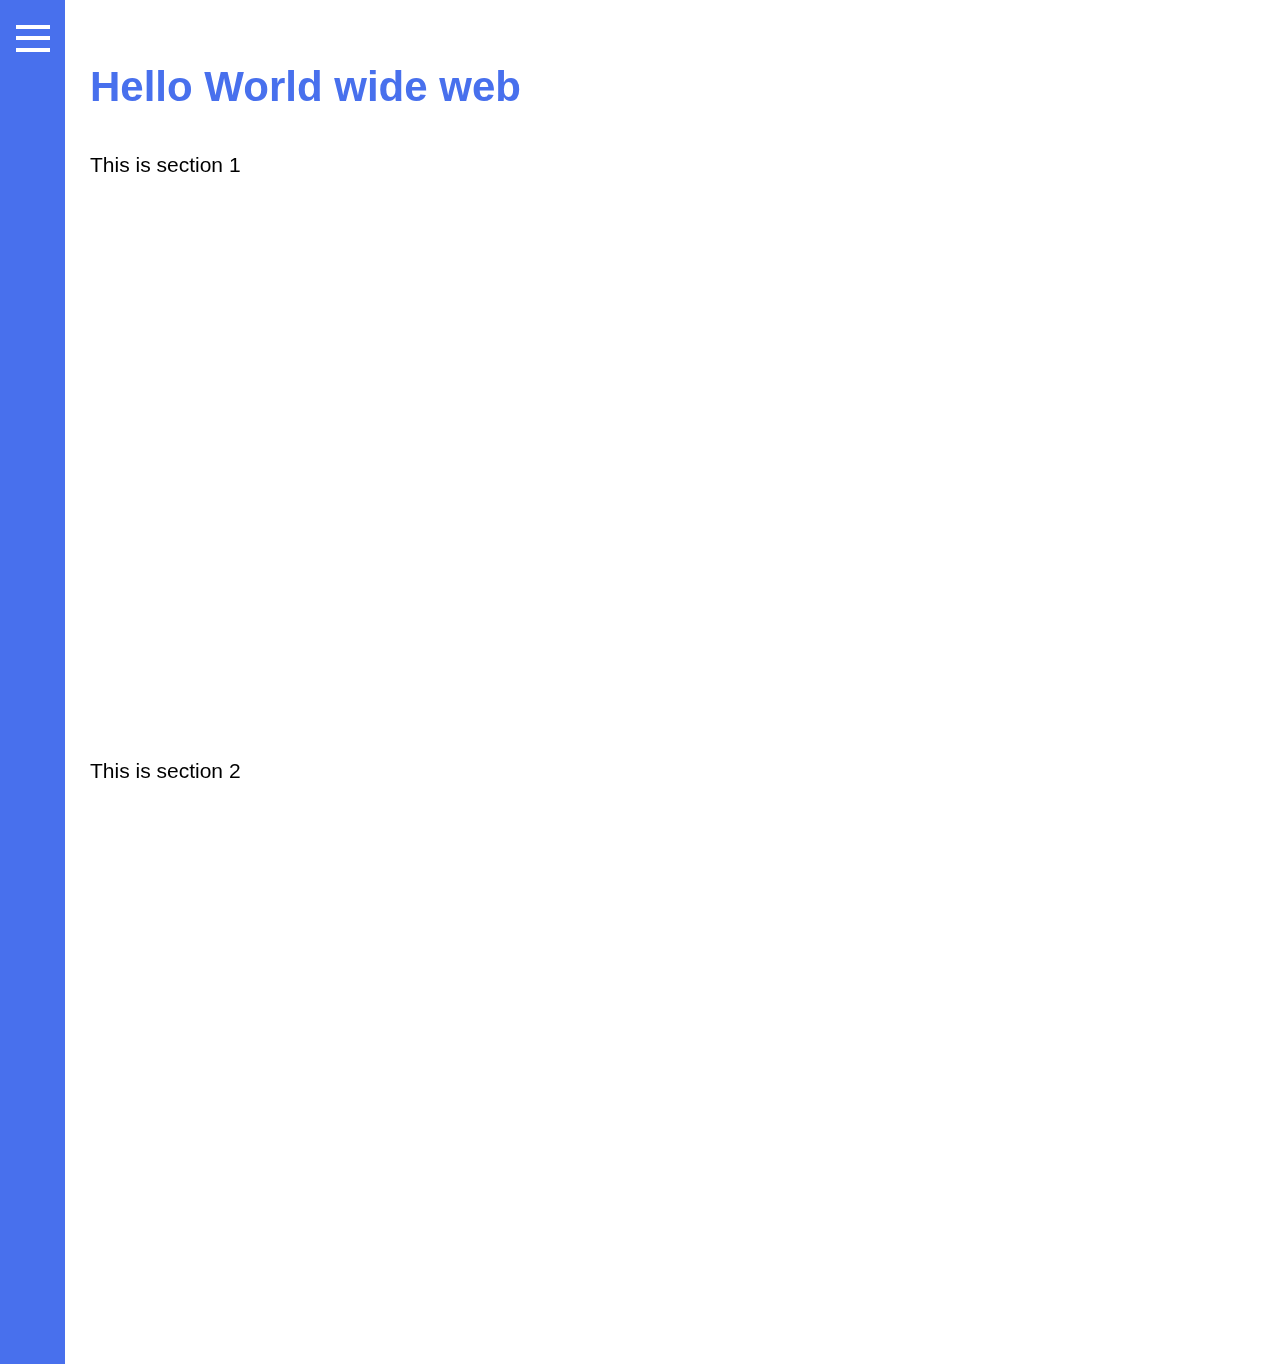
==== index.html @ 92937806 "Commit 6" ====
<!DOCTYPE html>

<html lang="en" dir="ltr">
<head>
    <meta charset="utf-8">
    <title>This is the first web page</title>
    <link rel="stylesheet" href="styles/master.css">
    <link href="https://fonts.googleapis.com/css2?family=Muli:wght@600&display=swap" rel="stylesheet">
</head>

<div id="wrap">

  <header class="header">
     <nav class="nav">
      <a href="#wrap" id="open">
        <svg version="1.1" xmlns="http://www.w3.org/2000/svg" xmlns:xlink="http://www.w3.org/1999/xlink" x="0px" y="0px" width="34px" height="27px" viewBox="0 0 34 27" enable-background="new 0 0 34 27" xml:space="preserve">
<rect fill="#FFFFFF" width="34" height="4"/>
<rect y="11" fill="#FFFFFF" width="34" height="4"/>
<rect y="23" fill="#FFFFFF" width="34" height="4"/>
</svg>
  <a href="#" class="close-menu">Close Menu</a>
  <ul>
   <li><a href="#section01">Go to section 01</a></li>
   <li><a href="#section02">Go to section 02</a></li>
  </ul>
    </nav>
   </header>

  <main class="main">
      <h1 class="Titre1">Hello World wide web</h1>
      <section id="section01">
        <p>This is section 1</p>
      </section>
      <section id="section02">
        <p>This is section 2</p>
      </section>
  </main>

</div>
---- styles/master.css ----
body {
  margin: 0;
}

section {
  min-height: 65vh;
  }

#wrap {
  font-family: sans-serif;
  font-size: 21px;
  line-height: 1.6;
  margin: 0;
  display: flex;
  transition: transform .4s cubic-bezier(.25, .1, .25, 1);
}

#wrap:not(:target) {
  transform: translate3d(-335px, 0, 0);
}

#wrap:target {
  transform: translate3d(0, 0, 0);
}

#open,
#close {
  height: 44px;
  text-align: right;
  display: block;
  margin-right: -30px;
}

#wrap:target #open,
#wrap:not(:target) #close {
  display: none;
}

#wrap:target #open {
  display: none;
}

.nav a{
  color: white;
  text-decoration: none;
  display: block;
}

.header {
  background:rgba(72, 112, 237);
  width: 360px;
  padding: 0 20px;
  display:inline-block;
  vertical-align:top;
}

.nav {
  padding: 25px;
}

.main {
  padding: 25px;
  flex: 1;
  display:inline-block;
}

.Titre1 {
  color:rgba(72, 112, 237);
}
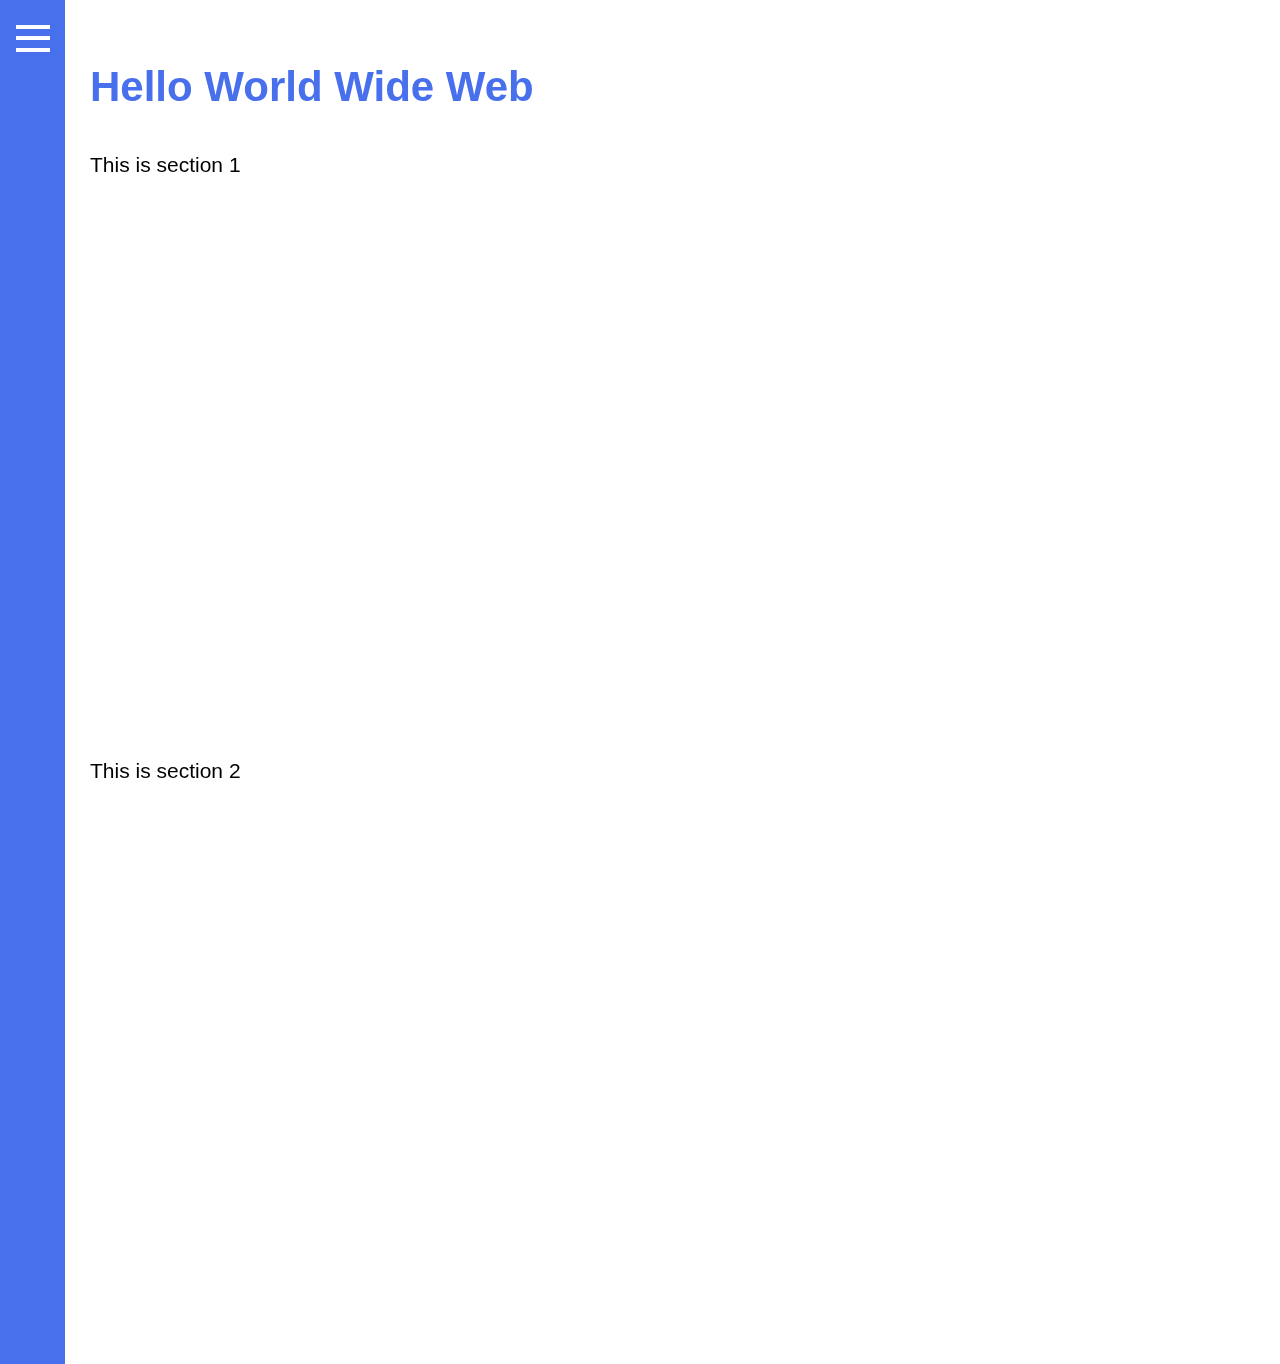
==== commit 5927778a: "Commit 8" ====
--- a/index.html
+++ b/index.html
@@ -18,7 +18,7 @@
 <rect y="11" fill="#FFFFFF" width="34" height="4"/>
 <rect y="23" fill="#FFFFFF" width="34" height="4"/>
 </svg>
-  <a href="#" class="close-menu">Close Menu</a>
+  <a href="#" id="close">x</a>
   <ul>
    <li><a href="#section01">Go to section 01</a></li>
    <li><a href="#section02">Go to section 02</a></li>
@@ -27,7 +27,7 @@
    </header>
 
   <main class="main">
-      <h1 class="Titre1">Hello World wide web</h1>
+      <h1 class="Titre1">Hello World Wide Web</h1>
       <section id="section01">
         <p>This is section 1</p>
       </section>
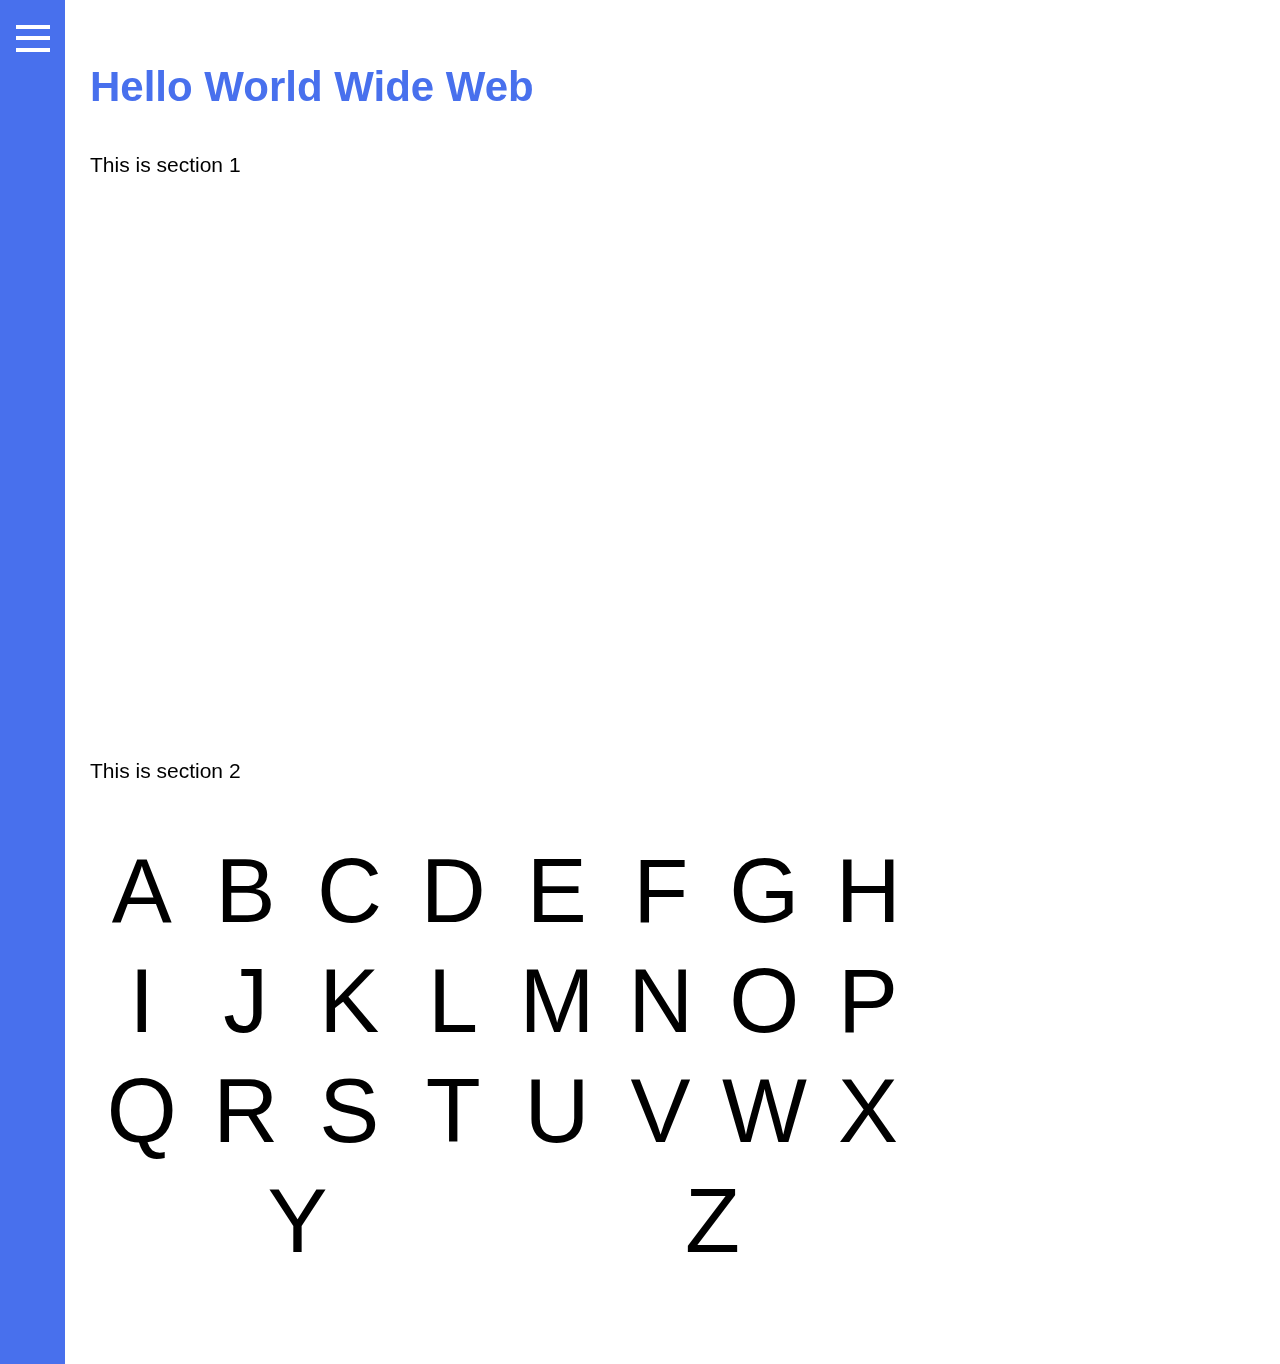
==== commit eb89fb3b: "Commit 9" ====
--- a/index.html
+++ b/index.html
@@ -33,6 +33,86 @@
       </section>
       <section id="section02">
         <p>This is section 2</p>
+        <div class="container">
+          <article>
+            <span>A</span>
+          </article>
+          <article>
+            <span>B</span>
+          </article>
+          <article>
+            <span>C</span>
+          </article>
+          <article>
+            <span>D</span>
+          </article>
+          <article>
+            <span>E</span>
+          </article>
+          <article>
+            <span>F</span>
+          </article>
+          <article>
+            <span>G</span>
+          </article>
+          <article>
+            <span>H</span>
+          </article>
+          <article>
+            <span>I</span>
+          </article>
+          <article>
+            <span>J</span>
+          </article>
+          <article>
+            <span>K</span>
+          </article>
+          <article>
+            <span>L</span>
+          </article>
+          <article>
+            <span>M</span>
+          </article>
+          <article>
+            <span>N</span>
+          </article>
+          <article>
+            <span>O</span>
+          </article>
+          <article>
+            <span>P</span>
+          </article>
+          <article>
+            <span>Q</span>
+          </article>
+          <article>
+            <span>R</span>
+          </article>
+          <article>
+            <span>S</span>
+          </article>
+          <article>
+            <span>T</span>
+          </article>
+          <article>
+            <span>U</span>
+          </article>
+          <article>
+            <span>V</span>
+          </article>
+          <article>
+            <span>W</span>
+          </article>
+          <article>
+            <span>X</span>
+          </article>
+          <article>
+            <span>Y</span>
+          </article>
+          <article>
+            <span>Z</span>
+          </article>
+        </div>
       </section>
   </main>
 
--- a/styles/master.css
+++ b/styles/master.css
@@ -67,3 +67,19 @@
 .Titre1 {
   color:rgba(72, 112, 237);
 }
+
+.container {
+  display: flex;
+  flex-flow: row wrap;
+  justify-content: space-around;
+  height: 300px;
+}
+
+article {
+  width: 100px;
+  height: 100px;
+  margin-top: 10px;
+  background-color: #blue;
+  font-size: 90px;
+  text-align: center;
+}
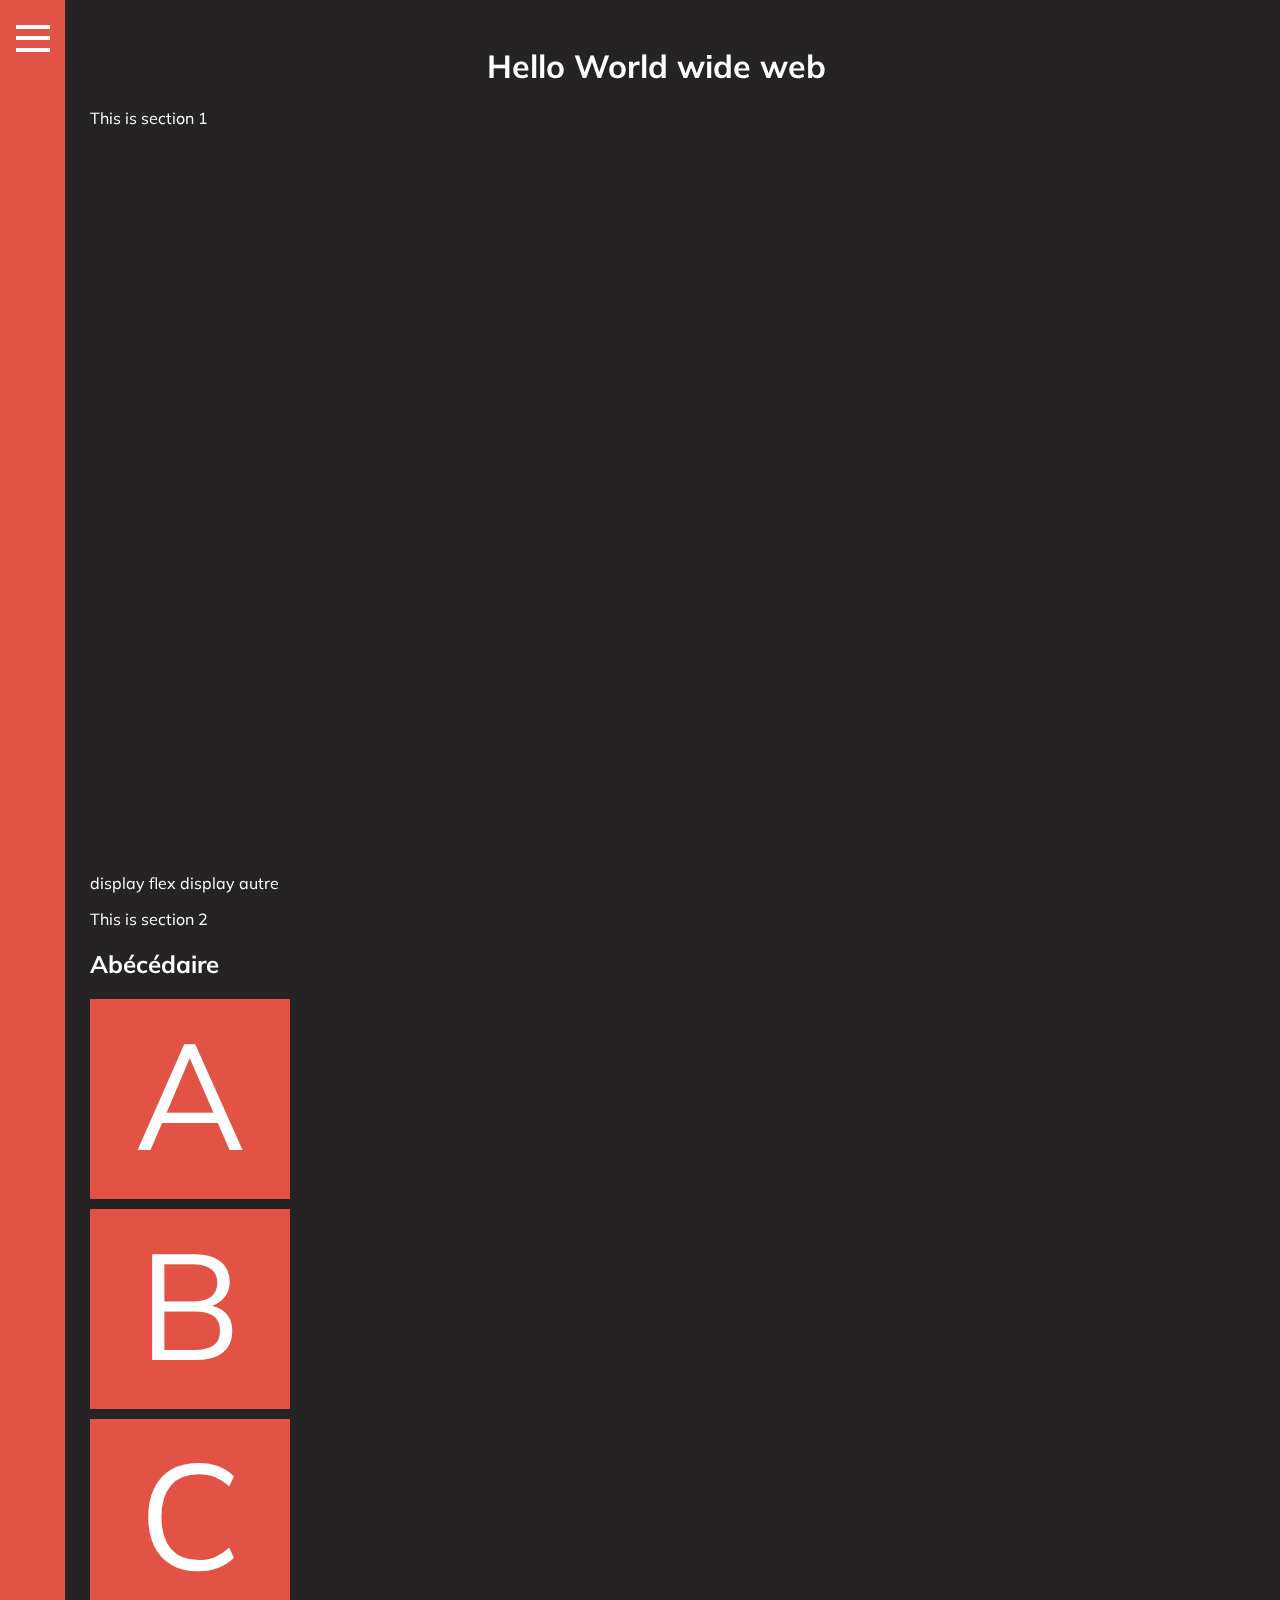
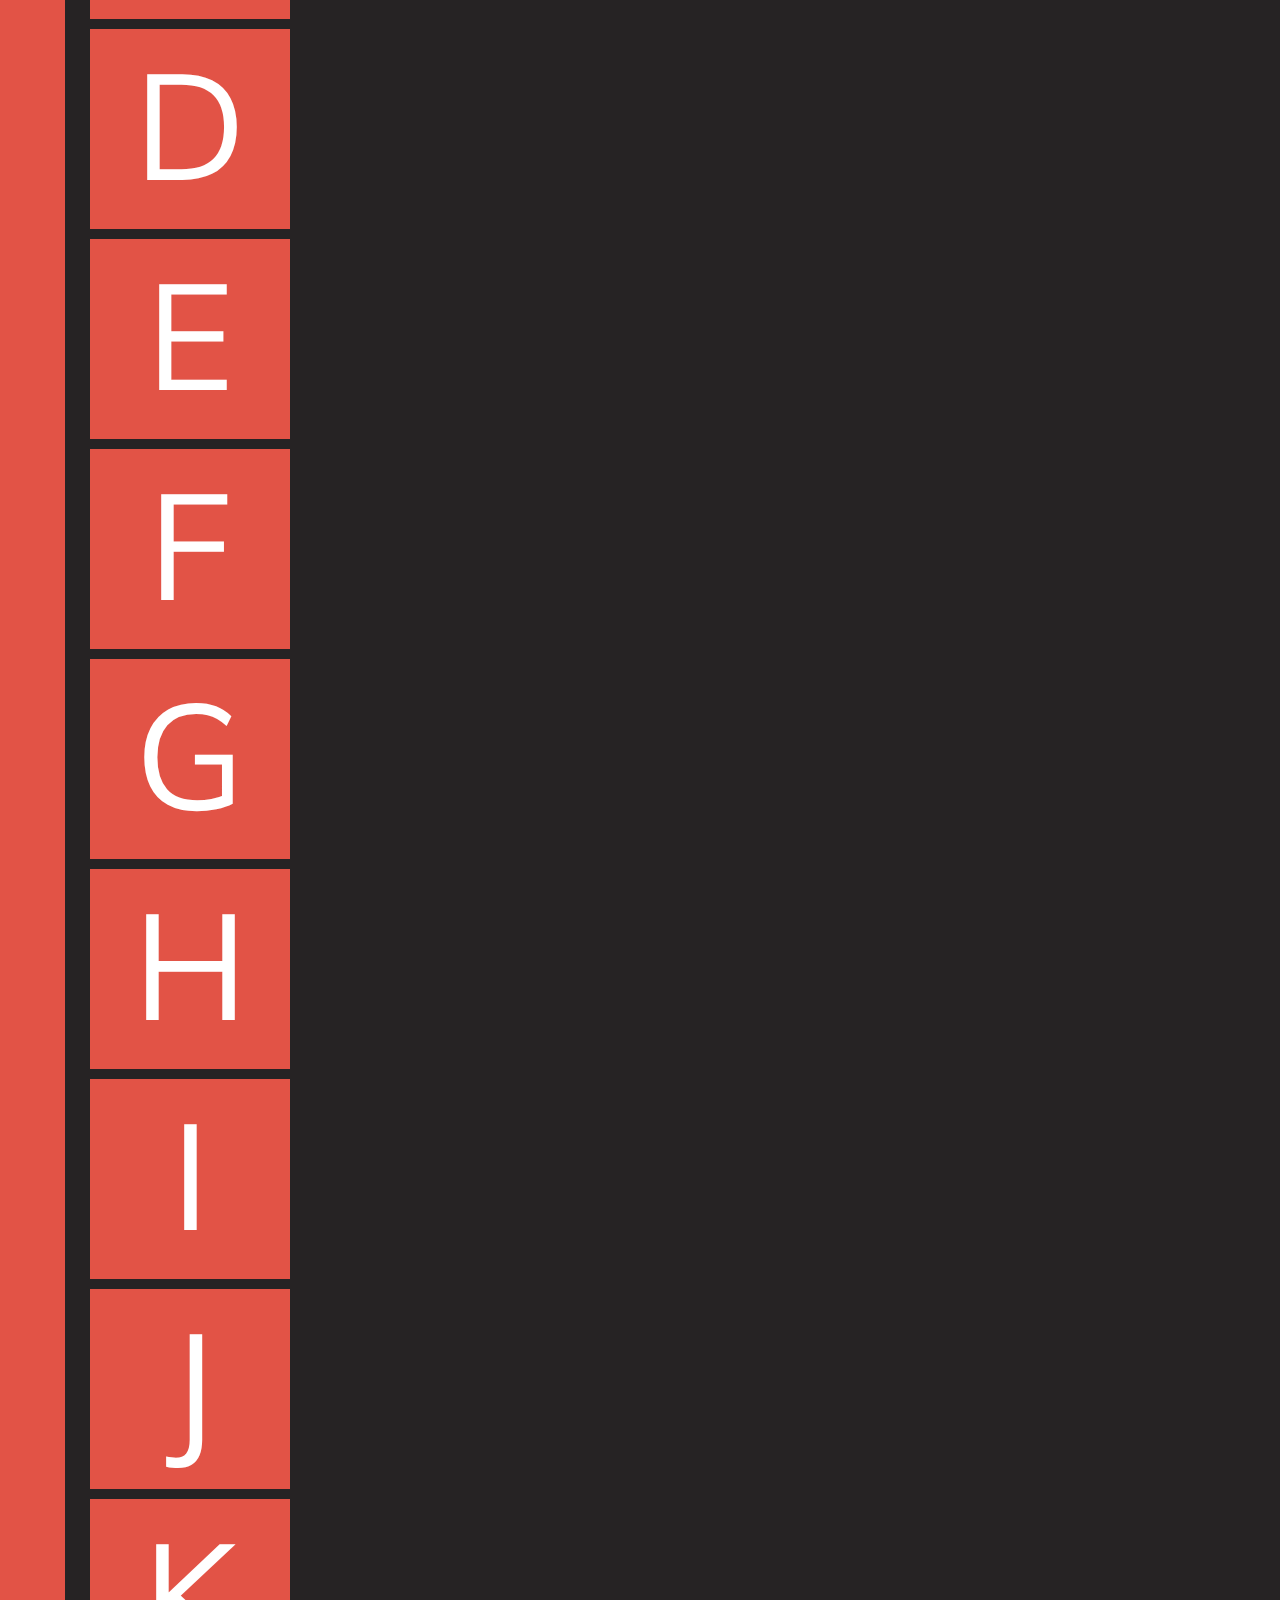
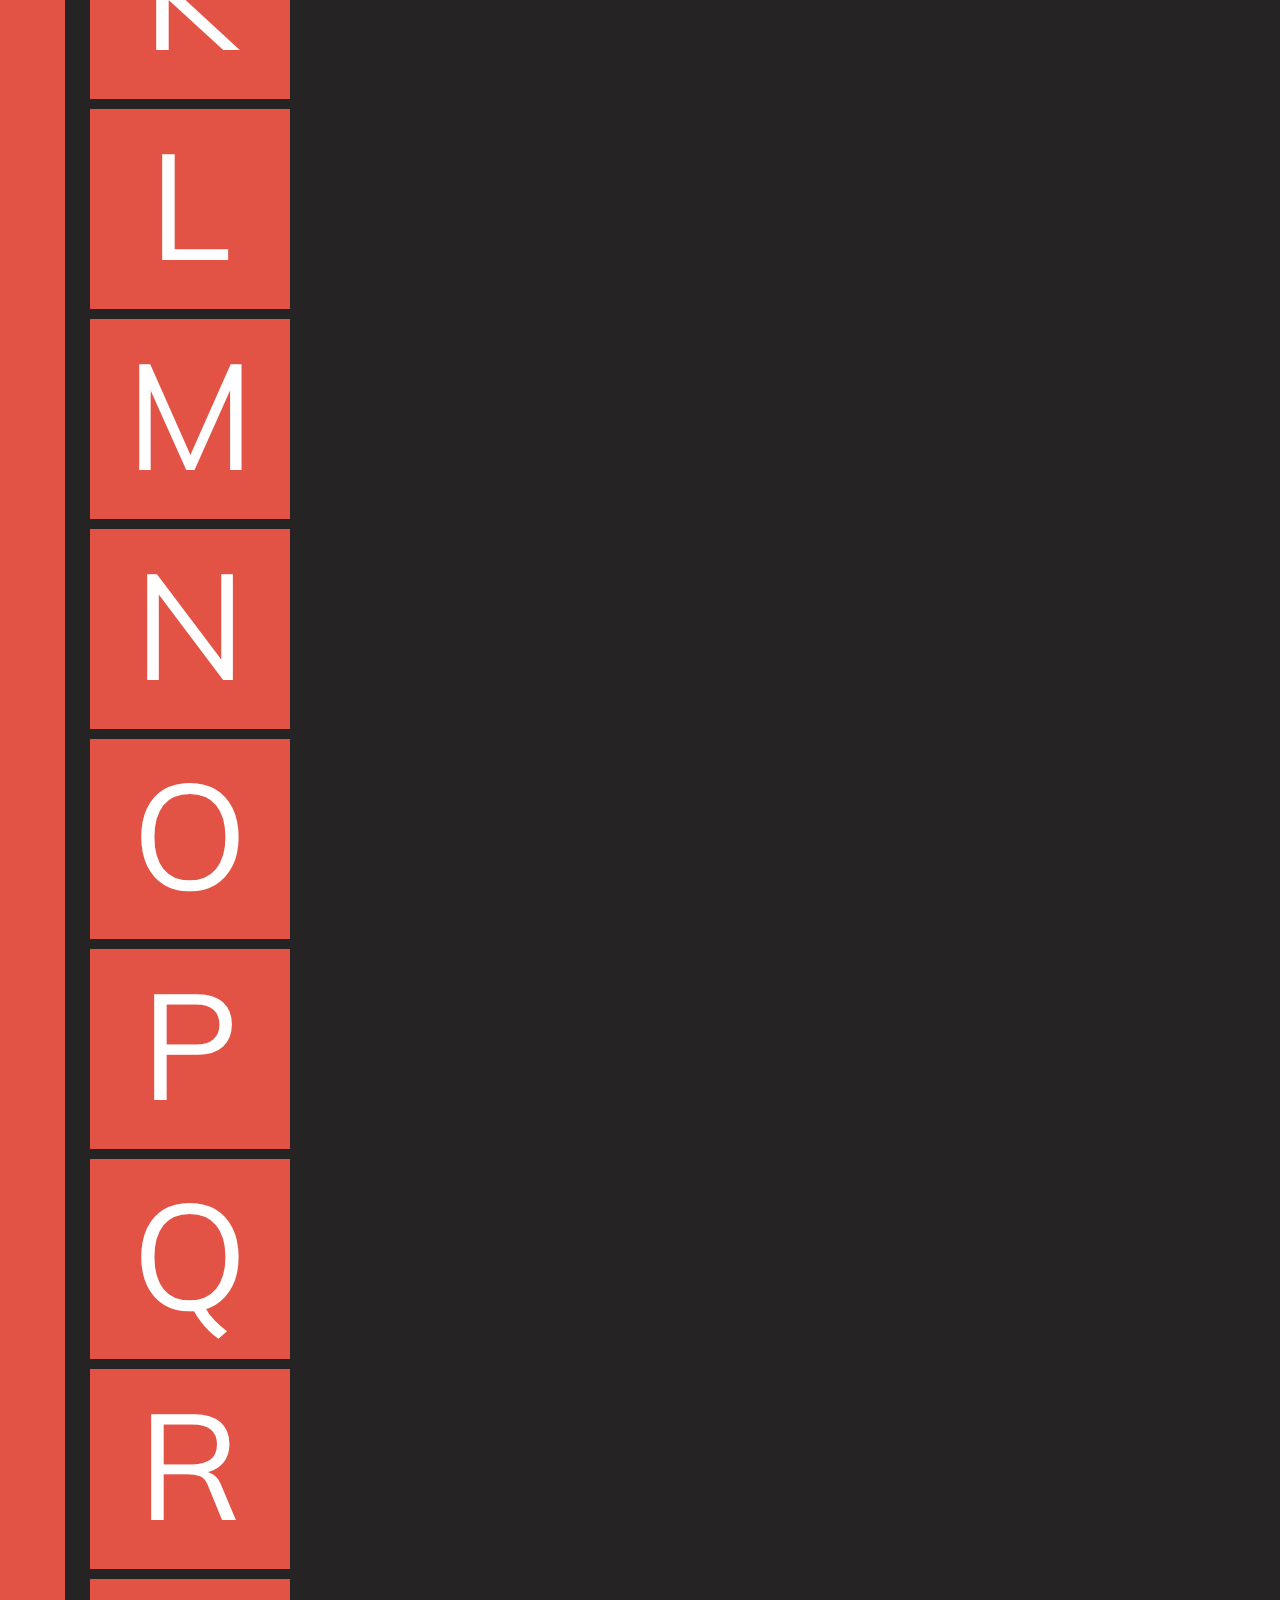
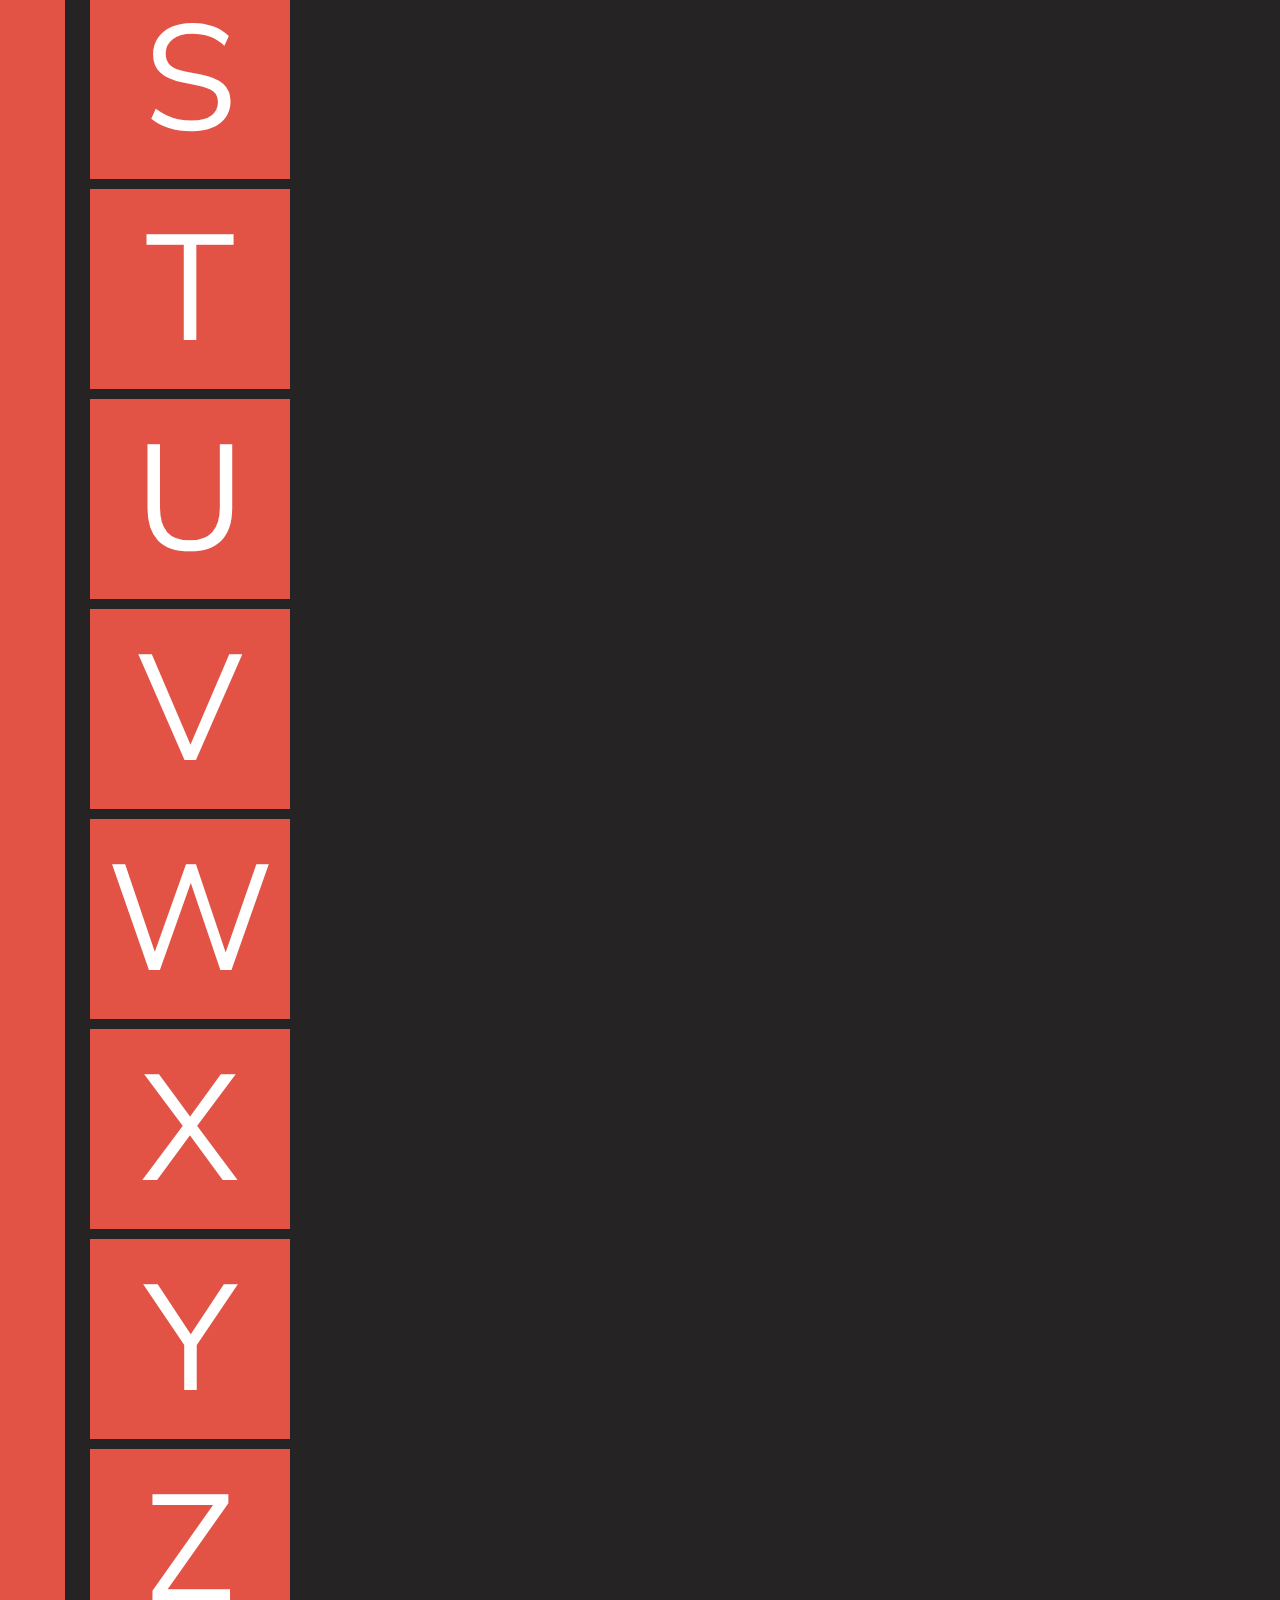
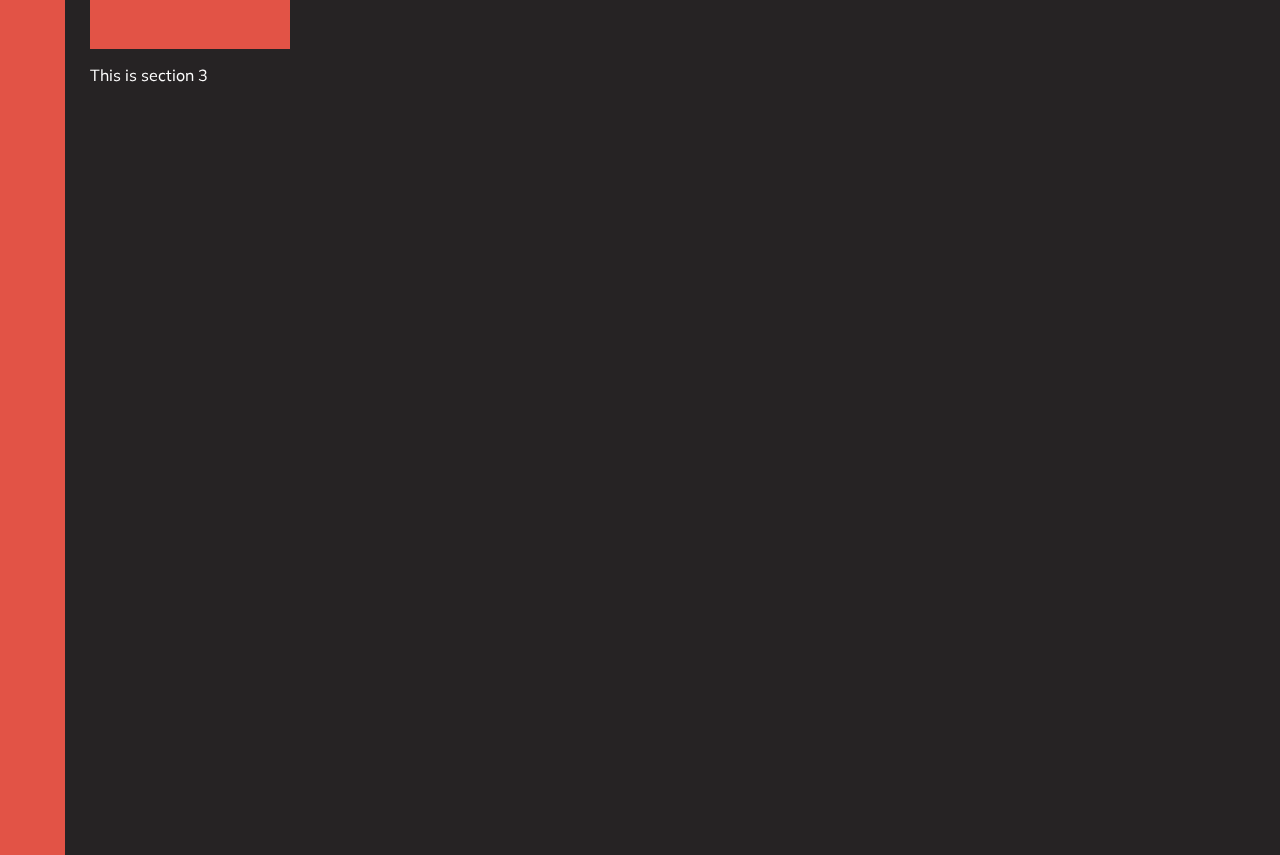
==== commit deb524b6: "Commit 10" ====
--- a/index.html
+++ b/index.html
@@ -1,119 +1,196 @@
 <!DOCTYPE html>
+<html lang="en" dir="ltr">
+    <head>
+      <meta charset="utf-8">
+      <title>This is the first web page</title>
+      <link rel="stylesheet" href="styles/master.css">
+      <link href="https://fonts.googleapis.com/css2?family=Muli:wght@600&display=swap" rel="stylesheet">
+    </head>
+    <body>
+      <div id="wrap">
+        <header class="header">
+          <nav class="nav">
+            <a href="#wrap" id="open">
+              <svg version="1.1" xmlns="http://www.w3.org/2000/svg" xmlns:xlink="http://www.w3.org/1999/xlink" x="0px" y="0px" width="34px" height="27px" viewBox="0 0 34 27" enable-background="new 0 0 34 27" xml:space="preserve">
+                <rect fill="#FFFFFF" width="34" height="4"/>
+                <rect y="11" fill="#FFFFFF" width="34" height="4"/>
+                <rect y="23" fill="#FFFFFF" width="34" height="4"/>
+              </svg>
+              <a href="#" id="close">x</a>
+              <ul>
+                <li><a href="#section01">Section 01</a></li>
+                <li><a href="#section02">Section 02</a></li>
+                <li><a href="#section03">Section 03</a></li>
+              </ul>
+          </nav>
+          <a href="#" class="backdrop"></a>
+        </header>
 
-<html lang="en" dir="ltr">
-<head>
-    <meta charset="utf-8">
-    <title>This is the first web page</title>
-    <link rel="stylesheet" href="styles/master.css">
-    <link href="https://fonts.googleapis.com/css2?family=Muli:wght@600&display=swap" rel="stylesheet">
-</head>
+        <main class="main">
+          <h1 class="Titre1">Hello World wide web</h1>
+          <section id="section01">
+            <p>This is section 1</p>
+            <figure class="Galaxy">
+              <img class="Etoiles" src="images/Etoiles.svg" alt="">
+              <img class="Death-star" src="images/Death-star.svg" alt="">
+              <img class="X-wing" src="images/X-wing.svg" alt="">
+              <img class="Chasseurs" src="images/Chasseurs.svg" alt="">
+              <img class="Faucon" src="images/Faucon.svg" alt="">
+              <img class="V-wing" src="images/V-wing.svg" alt="">
+           </figure>
+          </section>
 
-<div id="wrap">
 
-  <header class="header">
-     <nav class="nav">
-      <a href="#wrap" id="open">
-        <svg version="1.1" xmlns="http://www.w3.org/2000/svg" xmlns:xlink="http://www.w3.org/1999/xlink" x="0px" y="0px" width="34px" height="27px" viewBox="0 0 34 27" enable-background="new 0 0 34 27" xml:space="preserve">
-<rect fill="#FFFFFF" width="34" height="4"/>
-<rect y="11" fill="#FFFFFF" width="34" height="4"/>
-<rect y="23" fill="#FFFFFF" width="34" height="4"/>
-</svg>
-  <a href="#" id="close">x</a>
-  <ul>
-   <li><a href="#section01">Go to section 01</a></li>
-   <li><a href="#section02">Go to section 02</a></li>
-  </ul>
-    </nav>
-   </header>
 
-  <main class="main">
-      <h1 class="Titre1">Hello World Wide Web</h1>
-      <section id="section01">
-        <p>This is section 1</p>
-      </section>
-      <section id="section02">
-        <p>This is section 2</p>
-        <div class="container">
-          <article>
-            <span>A</span>
-          </article>
-          <article>
-            <span>B</span>
-          </article>
-          <article>
-            <span>C</span>
-          </article>
-          <article>
-            <span>D</span>
-          </article>
-          <article>
-            <span>E</span>
-          </article>
-          <article>
-            <span>F</span>
-          </article>
-          <article>
-            <span>G</span>
-          </article>
-          <article>
-            <span>H</span>
-          </article>
-          <article>
-            <span>I</span>
-          </article>
-          <article>
-            <span>J</span>
-          </article>
-          <article>
-            <span>K</span>
-          </article>
-          <article>
-            <span>L</span>
-          </article>
-          <article>
-            <span>M</span>
-          </article>
-          <article>
-            <span>N</span>
-          </article>
-          <article>
-            <span>O</span>
-          </article>
-          <article>
-            <span>P</span>
-          </article>
-          <article>
-            <span>Q</span>
-          </article>
-          <article>
-            <span>R</span>
-          </article>
-          <article>
-            <span>S</span>
-          </article>
-          <article>
-            <span>T</span>
-          </article>
-          <article>
-            <span>U</span>
-          </article>
-          <article>
-            <span>V</span>
-          </article>
-          <article>
-            <span>W</span>
-          </article>
-          <article>
-            <span>X</span>
-          </article>
-          <article>
-            <span>Y</span>
-          </article>
-          <article>
-            <span>Z</span>
-          </article>
-        </div>
-      </section>
-  </main>
+          <section id="section02">
+            <a href="#section02">display flex</a>
+            <a href="#containerabc">display autre</a>
 
-</div>
+            <p>This is section 2</p>
+            <h2>Abécédaire</h2>
+
+            <div id="containerabc">
+              <article>
+                <span>A</span>
+                <img src="images/Anakin.svg" alt="">
+                <p>Anakin</p>
+
+              </article>
+              <article>
+                <span>B</span>
+                <img src="images/BB8.svg" alt="">
+                <p>BB8</p>
+              </article>
+              <article>
+                <span>C</span>
+                <img src="images/C-3PO.svg" alt="">
+                <p>C-3PO</p>
+              </article>
+              <article>
+                <span>D</span>
+                <img src="images/Dark-Vador.svg" alt="">
+                <p>Dark Vador</p>
+              </article>
+              <article>
+                <span>E</span>
+                <img src="images/Ewok.svg" alt="">
+                <p>Ewok</p>
+              </article>
+              <article>
+                <span>F</span>
+                <img class="Loader" src="images/Loader.svg" alt="">
+                <p>Loading..</p>
+              </article>
+              <article>
+                <span>G</span>
+                <img class="Loader" src="images/Loader.svg" alt="">
+                <p>Loading..</p>
+              </article>
+              <article>
+                <span>H</span>
+                <img class="Loader" src="images/Loader.svg" alt="">
+                <p>Loading..</p>
+              </article>
+              <article>
+                <span>I</span>
+                <img class="Loader" src="images/Loader.svg" alt="">
+                <p>Loading..</p>
+              </article>
+              <article>
+                <span>J</span>
+                <img class="Loader" src="images/Loader.svg" alt="">
+                <p>Loading..</p>
+              </article>
+              <article>
+                <span>K</span>
+                <img class="Loader" src="images/Loader.svg" alt="">
+                <p>Loading..</p>
+              </article>
+              <article>
+                <span>L</span>
+                <img class="Loader" src="images/Loader.svg" alt="">
+                <p>Loading..</p>
+              </article>
+              <article>
+                <span>M</span>
+                <img class="Loader" src="images/Loader.svg" alt="">
+                <p>Loading..</p>
+              </article>
+              <article>
+                <span>N</span>
+                <img class="Loader" src="images/Loader.svg" alt="">
+                <p>Loading..</p>
+              </article>
+              <article>
+                <span>O</span>
+                <img class="Loader" src="images/Loader.svg" alt="">
+                <p>Loading..</p>
+              </article>
+              <article>
+                <span>P</span>
+                <img class="Loader" src="images/Loader.svg" alt="">
+                <p>Loading..</p>
+              </article>
+              <article>
+                <span>Q</span>
+                <img class="Loader" src="images/Loader.svg" alt="">
+                <p>Loading..</p>
+              </article>
+              <article>
+                <span>R</span>
+                <img class="Loader" src="images/Loader.svg" alt="">
+                <p>Loading..</p>
+              </article>
+              <article>
+                <span>S</span>
+                <<img class="Loader" src="images/Loader.svg" alt="">
+                <p>Loading..</p>
+              </article>
+              <article>
+                <span>T</span>
+                <img class="Loader" src="images/Loader.svg" alt="">
+                <p>Loading..</p>
+              </article>
+              <article>
+                <span>U</span>
+                <img class="Loader" src="images/Loader.svg" alt="">
+                <p>Loading..</p>
+              </article>
+              <article>
+                <span>V</span>
+                <img class="Loader" src="images/Loader.svg" alt="">
+                <p>Loading..</p>
+              </article>
+              <article>
+                <span>W</span>
+                <img class="Loader" src="images/Loader.svg" alt="">
+                <p>Loading..</p>
+              </article>
+              <article>
+                <span>X</span>
+                <img class="Loader" src="images/Loader.svg" alt="">
+                <p>Loading..</p>
+              </article>
+              <article>
+                <span>Y</span>
+                <img class="Loader" src="images/Loader.svg" alt="">
+                <p>Loading..</p>
+              </article>
+              <article>
+                <span>Z</span>
+                <img class="Loader" src="images/Loader.svg" alt="">
+                <p>Loading..</p>
+
+              </article>
+
+            </div>
+          </section>
+          <section id="section03">
+            <p>This is section 3</p>
+
+
+          </section>
+        </main>
+      </div>
+    </body>
+</html>
--- a/styles/master.css
+++ b/styles/master.css
@@ -1,19 +1,26 @@
+* {
+  text-decoration: none !important;
+  color: white !important;
+}
+
+
 body {
   margin: 0;
-}
-
-section {
-  min-height: 65vh;
-  }
+  background-color: #262324;
+  font-family: 'Muli', sans-serif;
+}
+
+h1 {
+  transform: translate3d(+151px, 0, 0);
+}
+
 
 #wrap {
-  font-family: sans-serif;
-  font-size: 21px;
-  line-height: 1.6;
   margin: 0;
   display: flex;
   transition: transform .4s cubic-bezier(.25, .1, .25, 1);
 }
+
 
 #wrap:not(:target) {
   transform: translate3d(-335px, 0, 0);
@@ -31,6 +38,10 @@
   margin-right: -30px;
 }
 
+#close {
+  font-size: 26px;
+}
+
 #wrap:target #open,
 #wrap:not(:target) #close {
   display: none;
@@ -40,22 +51,22 @@
   display: none;
 }
 
+.nav {
+  padding: 25px;
+}
+
 .nav a{
   color: white;
-  text-decoration: none;
   display: block;
 }
 
 .header {
-  background:rgba(72, 112, 237);
+  background: #e25346;
   width: 360px;
   padding: 0 20px;
   display:inline-block;
   vertical-align:top;
-}
-
-.nav {
-  padding: 25px;
+  color: white;
 }
 
 .main {
@@ -64,22 +75,155 @@
   display:inline-block;
 }
 
+section {
+  min-height: 85vh;
+}
+
 .Titre1 {
-  color:rgba(72, 112, 237);
-}
-
-.container {
-  display: flex;
+  text-align: center;
+}
+
+ul {
+  list-style:none;
+  margin-left: 10px;
+  padding-left: 10px;
+}
+
+li {
+  line-height: 40px;
+  font-weight: bold;
+}
+
+#nav:target + .backdrop {
+  display: block;
+  background: rgba(250, 255, 177, 0.8);
+  position: absolute;
+  top : 0;
+  left : 0;
+  width: 100%;
+  height : 100%;
+  z-index: 998;
+}
+
+
+
+
+/* Galaxy */
+
+@keyframes rotation01 {
+		from {
+				transform: rotate(0deg);
+		}
+		to {
+				transform: rotate(360deg);
+		}
+}
+
+@keyframes rotation02 {
+		from {
+				transform: rotate(360deg);
+		}
+		to {
+				transform: rotate(0deg);
+		}
+}
+
+.Galaxy {
+  background: green;
+  max-width: 600px;
+  position: relative;
+  text-align: center;
+
+}
+
+.Galaxy img {
+  position: absolute;
+  top : 0;
+  width: 100%;
+
+}
+
+.X-wing{
+    animation: rotation01 25s infinite linear;
+}
+
+.Death-star{
+    animation: rotation02 70s infinite linear;
+
+}
+
+.Chasseurs {
+    animation: rotation01 30s infinite linear;
+}
+
+.Faucon {
+    animation: rotation02 10s infinite linear;
+
+}
+
+.V-wing {
+    animation: rotation01 20s infinite linear;
+}
+
+
+/* Abécédaire */
+
+#containerabc:target {
+  transform: translate3d(+172px, 0, 0);
+  display: flex; /* or inline-flex */
   flex-flow: row wrap;
   justify-content: space-around;
   height: 300px;
 }
 
 article {
-  width: 100px;
-  height: 100px;
+  width: 200px;
+  height: 200px;
   margin-top: 10px;
-  background-color: #blue;
-  font-size: 90px;
-  text-align: center;
-}
+  background-color: #e25346;
+  font-size: 150px;
+  text-align: center;
+  position: relative;
+}
+
+article img {
+  position: absolute;
+  top: 0;
+  bottom: 0;
+  left: 0;
+  width: 100%;
+  opacity: 0;
+  transition: opacity 0.5s ease-in;
+}
+
+
+
+article p {
+  font-size: 14px;
+  text-align: center;
+  position: absolute;
+  bottom: 0;
+  width: 100%;
+  opacity: 0;
+  transition: opacity 0.5s ease-in;
+}
+
+article:hover img,
+article:hover p {
+  opacity: 1;
+}
+
+article span {
+  opacity: 1;
+  transition: opacity 0.5s ease-in;
+}
+
+article:hover span {
+  opacity: 0;
+}
+
+/* Loading Abécédaire */
+
+.Loader {
+    animation: rotation01 3s infinite linear;
+}
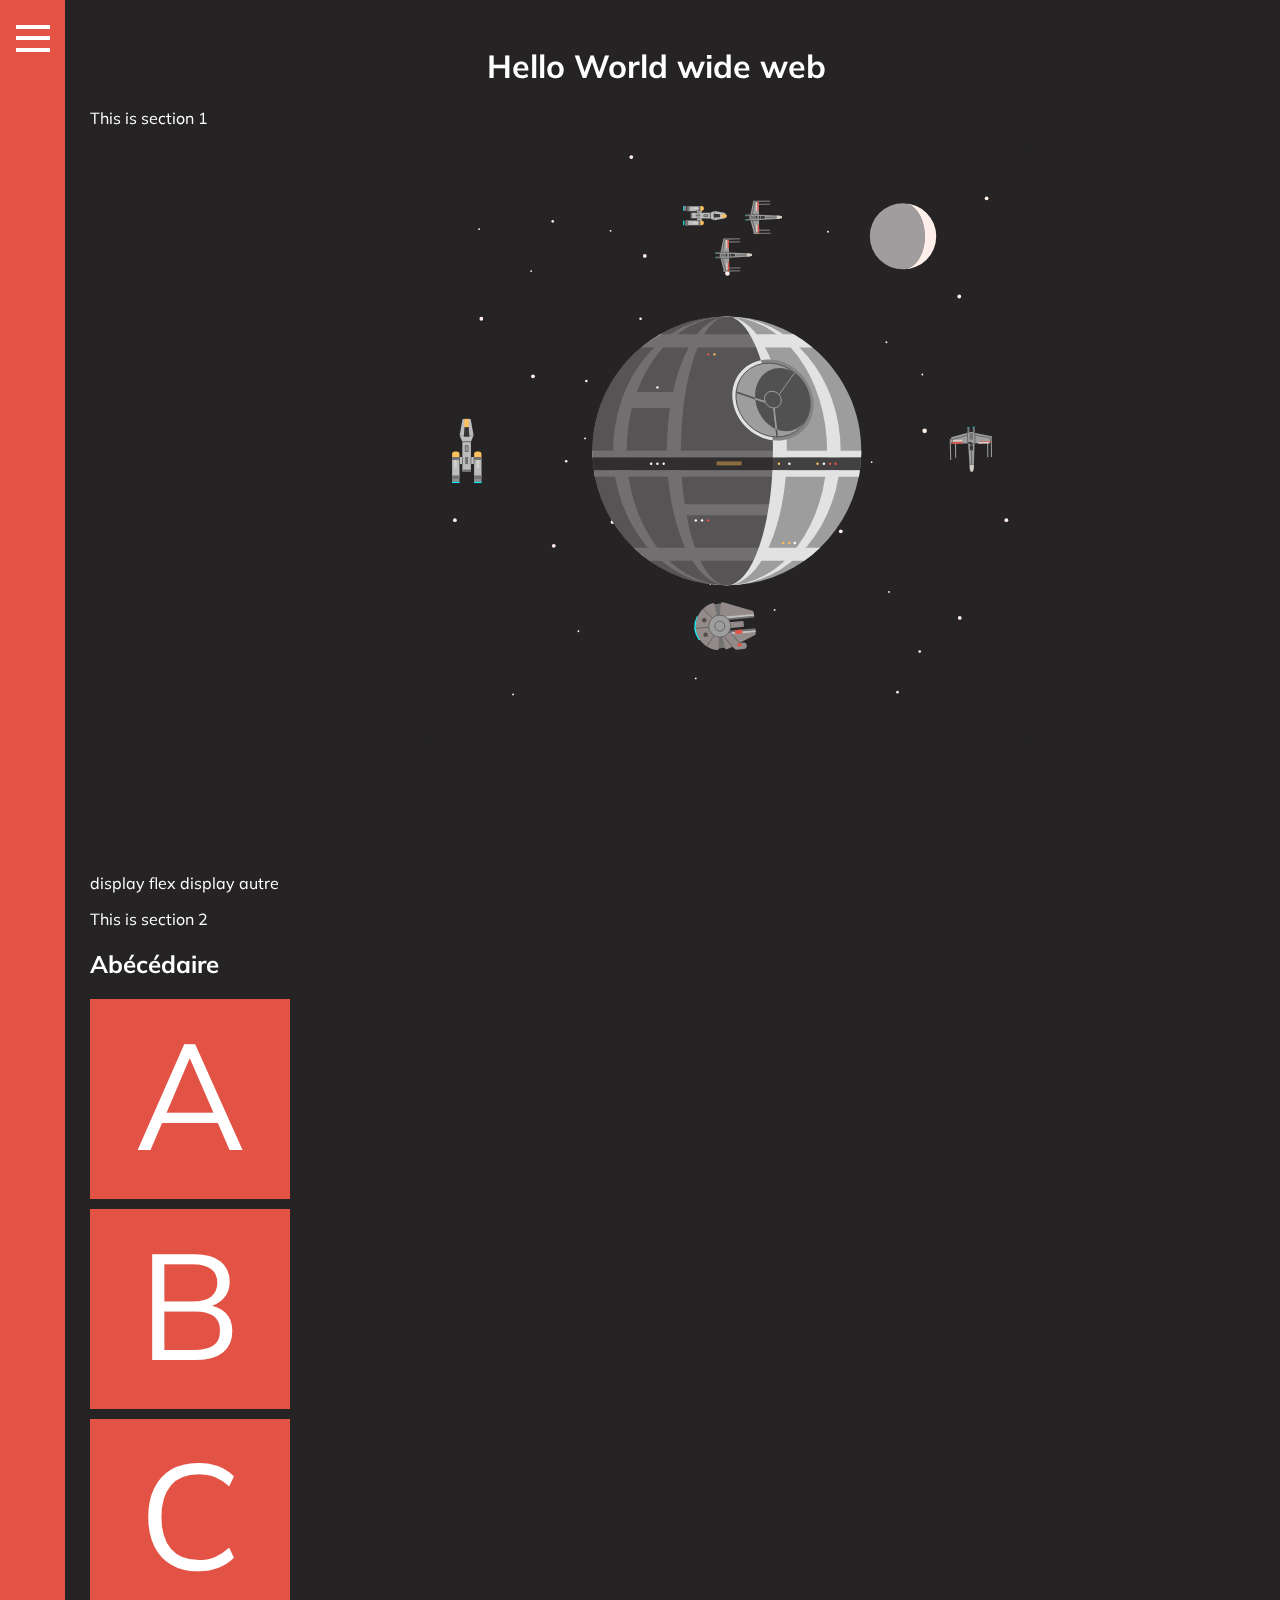
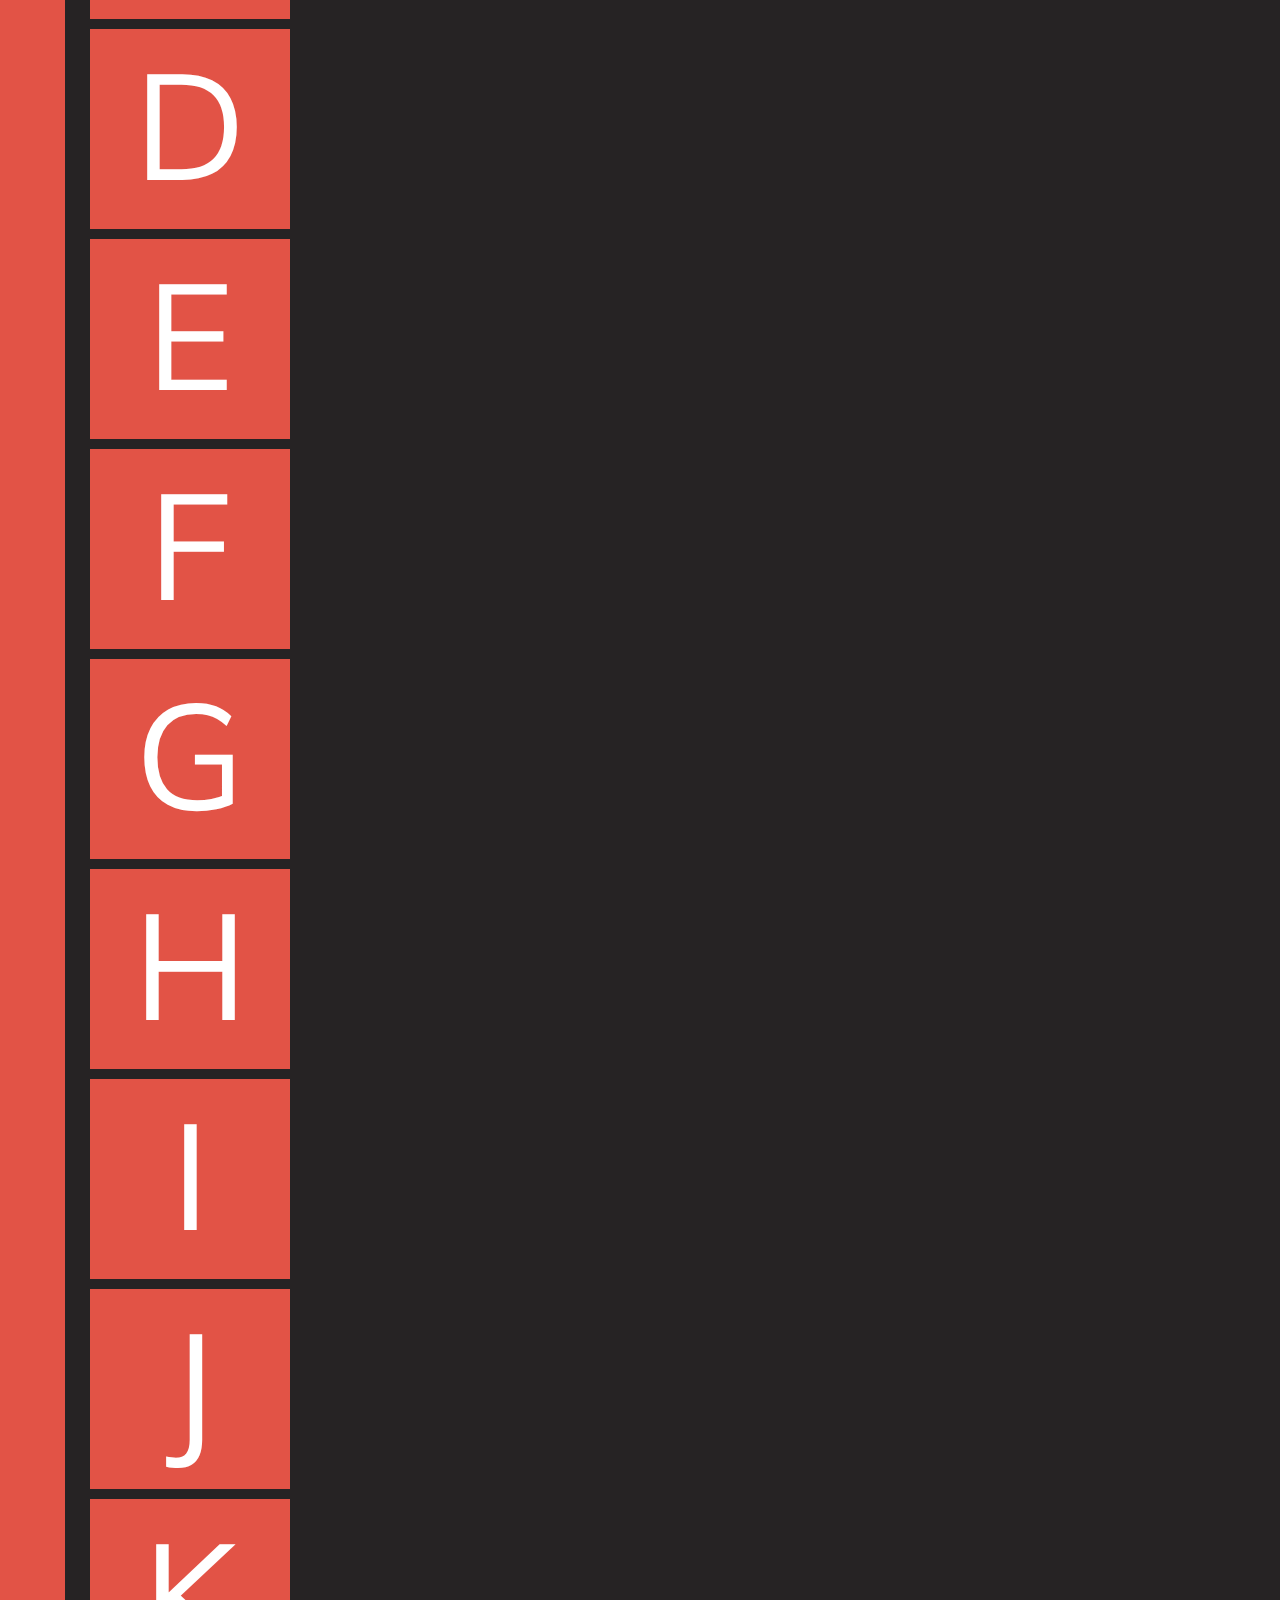
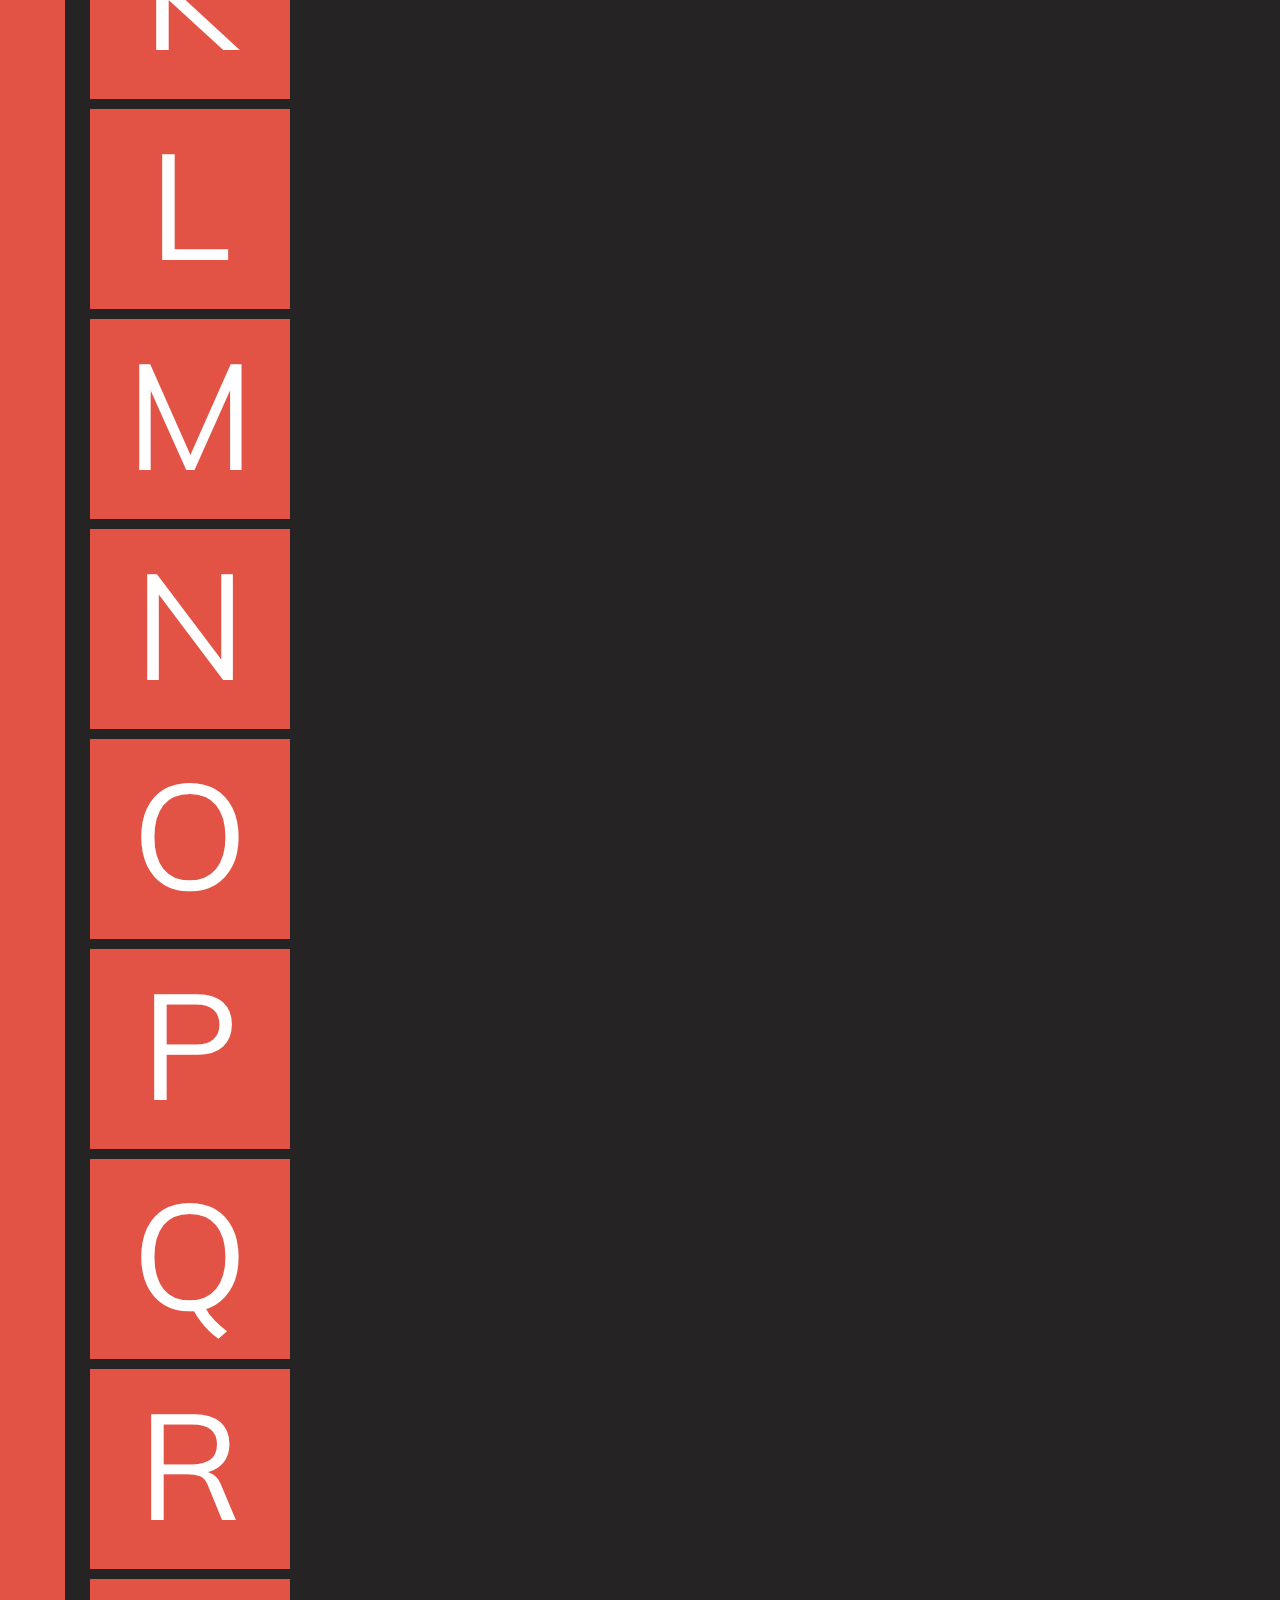
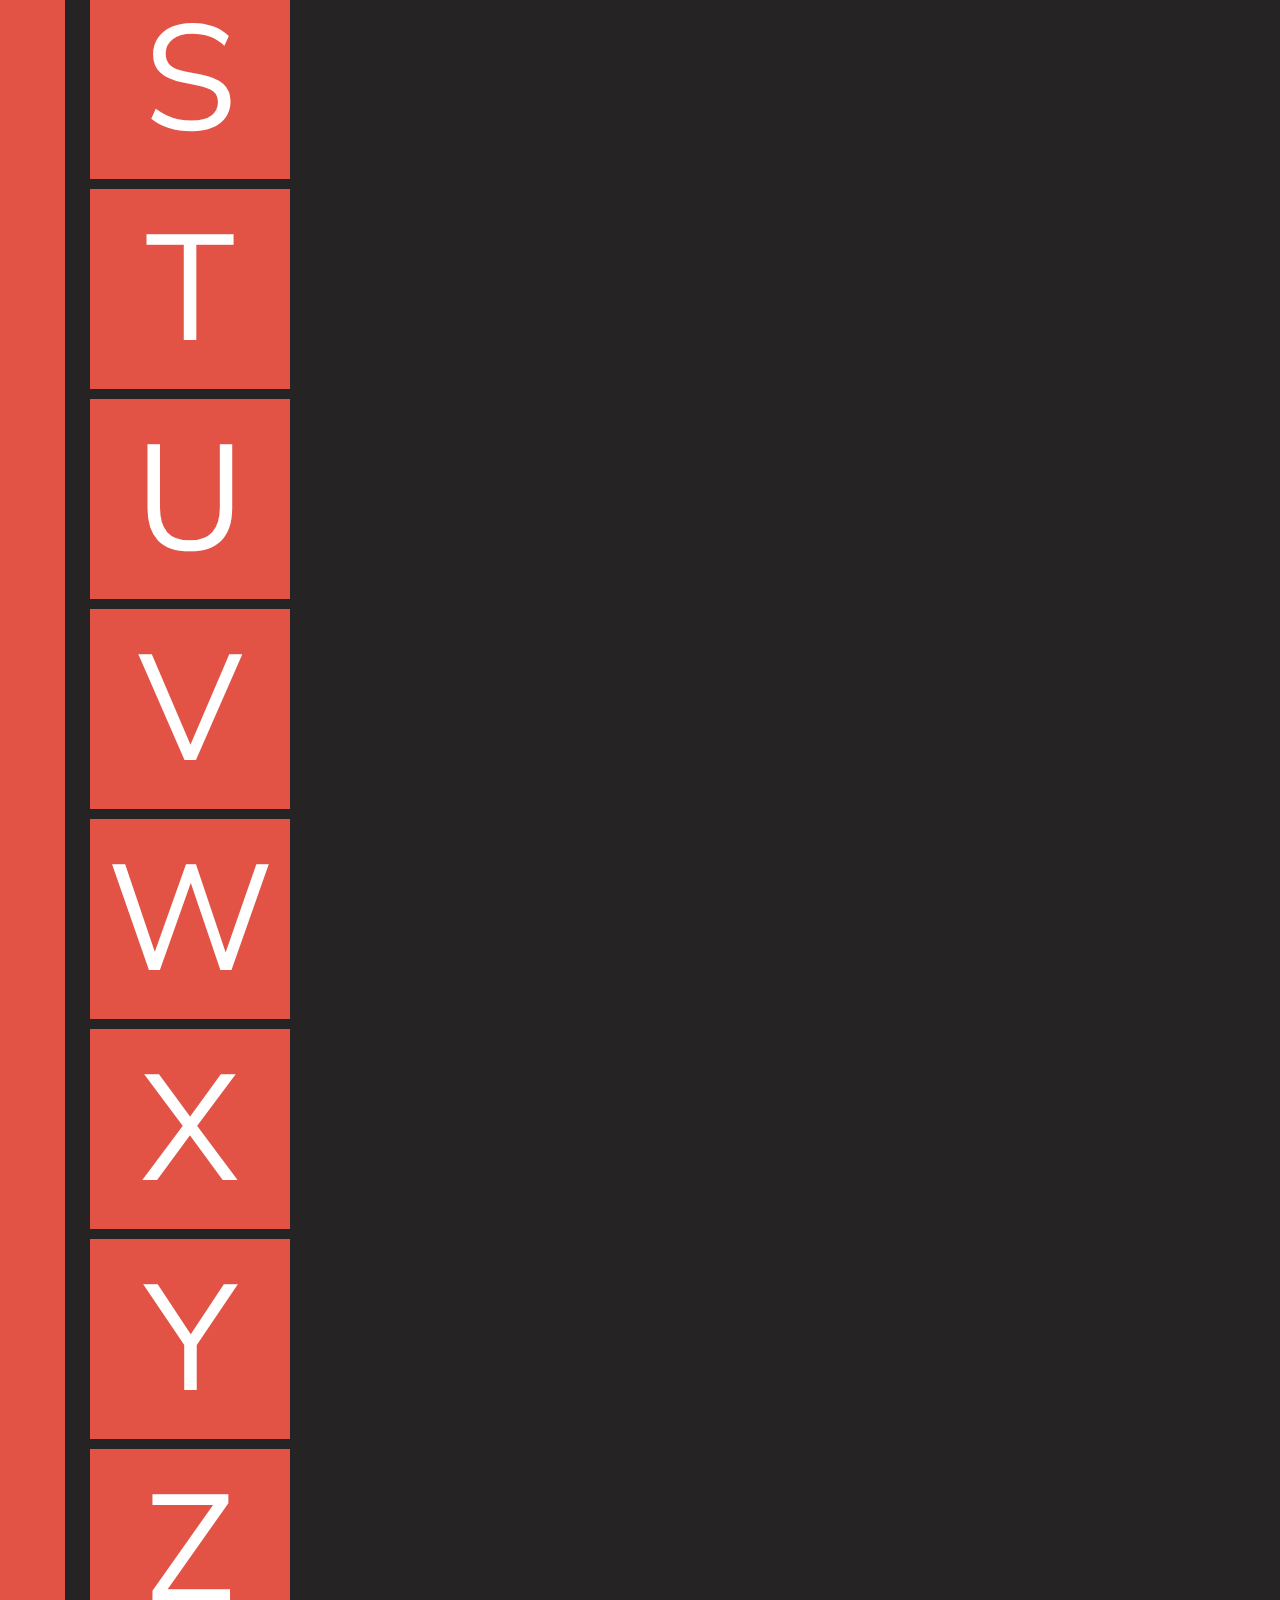
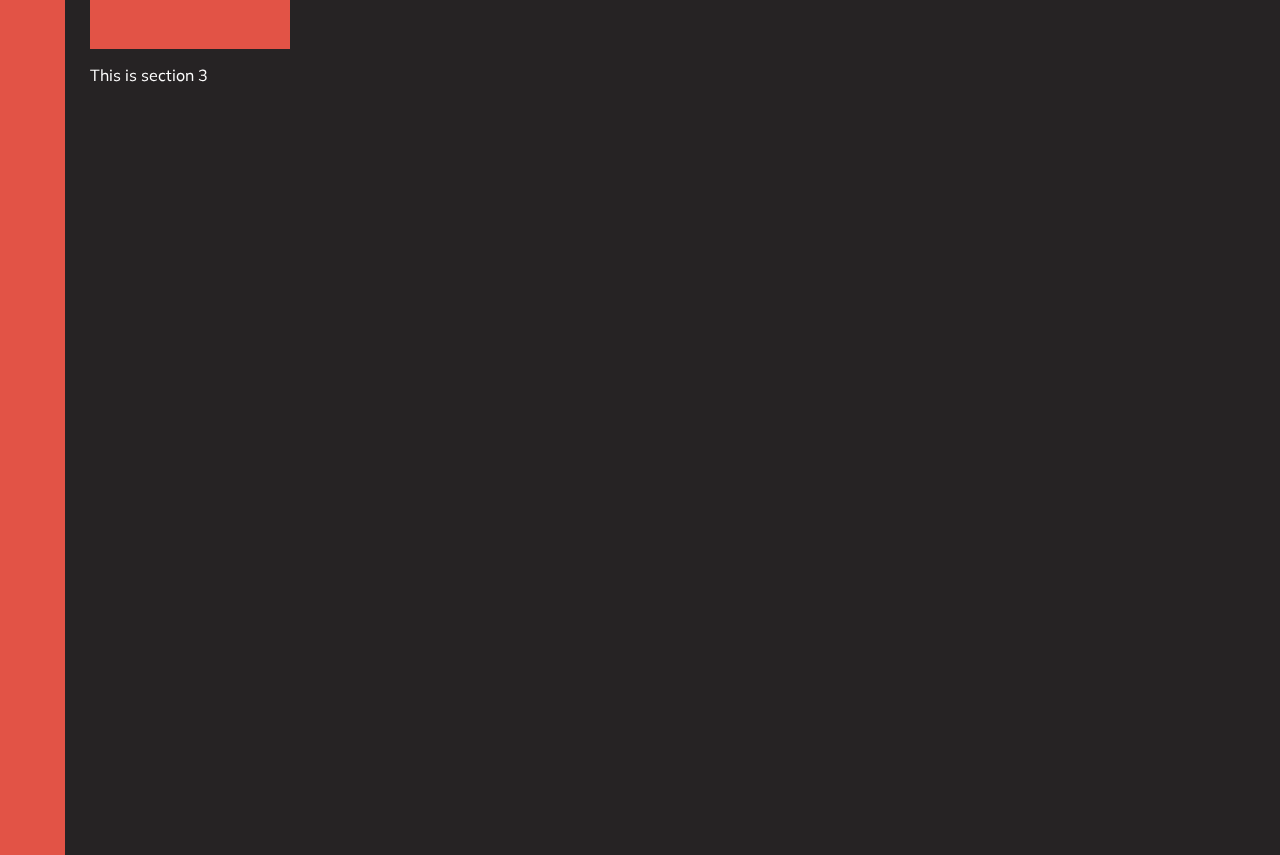
==== commit 873c522a: "Commit 12" ====
--- a/index.html
+++ b/index.html
@@ -31,12 +31,12 @@
           <section id="section01">
             <p>This is section 1</p>
             <figure class="Galaxy">
-              <img class="Etoiles" src="images/Etoiles.svg" alt="">
-              <img class="Death-star" src="images/Death-star.svg" alt="">
-              <img class="X-wing" src="images/X-wing.svg" alt="">
-              <img class="Chasseurs" src="images/Chasseurs.svg" alt="">
-              <img class="Faucon" src="images/Faucon.svg" alt="">
-              <img class="V-wing" src="images/V-wing.svg" alt="">
+              <img class="Etoiles" src="img/Etoiles.svg" alt="">
+              <img class="Death-star" src="img/Death-star.svg" alt="">
+              <img class="X-wing" src="img/X-wing.svg" alt="">
+              <img class="Chasseurs" src="img/Chasseurs.svg" alt="">
+              <img class="Faucon" src="img/Faucon.svg" alt="">
+              <img class="V-wing" src="img/V-wing.svg" alt="">
            </figure>
           </section>
 
@@ -52,133 +52,133 @@
             <div id="containerabc">
               <article>
                 <span>A</span>
-                <img src="images/Anakin.svg" alt="">
+                <img src="img/Anakin.svg" alt="">
                 <p>Anakin</p>
 
               </article>
               <article>
                 <span>B</span>
-                <img src="images/BB8.svg" alt="">
+                <img src="img/BB8.svg" alt="">
                 <p>BB8</p>
               </article>
               <article>
                 <span>C</span>
-                <img src="images/C-3PO.svg" alt="">
+                <img src="img/C-3PO.svg" alt="">
                 <p>C-3PO</p>
               </article>
               <article>
                 <span>D</span>
-                <img src="images/Dark-Vador.svg" alt="">
+                <img src="img/Dark-Vador.svg" alt="">
                 <p>Dark Vador</p>
               </article>
               <article>
                 <span>E</span>
-                <img src="images/Ewok.svg" alt="">
+                <img src="img/Ewok.svg" alt="">
                 <p>Ewok</p>
               </article>
               <article>
                 <span>F</span>
-                <img class="Loader" src="images/Loader.svg" alt="">
+                <img class="Loader" src="img/Loader.svg" alt="">
                 <p>Loading..</p>
               </article>
               <article>
                 <span>G</span>
-                <img class="Loader" src="images/Loader.svg" alt="">
+                <img class="Loader" src="img/Loader.svg" alt="">
                 <p>Loading..</p>
               </article>
               <article>
                 <span>H</span>
-                <img class="Loader" src="images/Loader.svg" alt="">
+                <img class="Loader" src="img/Loader.svg" alt="">
                 <p>Loading..</p>
               </article>
               <article>
                 <span>I</span>
-                <img class="Loader" src="images/Loader.svg" alt="">
+                <img class="Loader" src="img/Loader.svg" alt="">
                 <p>Loading..</p>
               </article>
               <article>
                 <span>J</span>
-                <img class="Loader" src="images/Loader.svg" alt="">
+                <img class="Loader" src="img/Loader.svg" alt="">
                 <p>Loading..</p>
               </article>
               <article>
                 <span>K</span>
-                <img class="Loader" src="images/Loader.svg" alt="">
+                <img class="Loader" src="img/Loader.svg" alt="">
                 <p>Loading..</p>
               </article>
               <article>
                 <span>L</span>
-                <img class="Loader" src="images/Loader.svg" alt="">
+                <img class="Loader" src="img/Loader.svg" alt="">
                 <p>Loading..</p>
               </article>
               <article>
                 <span>M</span>
-                <img class="Loader" src="images/Loader.svg" alt="">
+                <img class="Loader" src="img/Loader.svg" alt="">
                 <p>Loading..</p>
               </article>
               <article>
                 <span>N</span>
-                <img class="Loader" src="images/Loader.svg" alt="">
+                <img class="Loader" src="img/Loader.svg" alt="">
                 <p>Loading..</p>
               </article>
               <article>
                 <span>O</span>
-                <img class="Loader" src="images/Loader.svg" alt="">
+                <img class="Loader" src="img/Loader.svg" alt="">
                 <p>Loading..</p>
               </article>
               <article>
                 <span>P</span>
-                <img class="Loader" src="images/Loader.svg" alt="">
+                <img class="Loader" src="img/Loader.svg" alt="">
                 <p>Loading..</p>
               </article>
               <article>
                 <span>Q</span>
-                <img class="Loader" src="images/Loader.svg" alt="">
+                <img class="Loader" src="img/Loader.svg" alt="">
                 <p>Loading..</p>
               </article>
               <article>
                 <span>R</span>
-                <img class="Loader" src="images/Loader.svg" alt="">
+                <img class="Loader" src="img/Loader.svg" alt="">
                 <p>Loading..</p>
               </article>
               <article>
                 <span>S</span>
-                <<img class="Loader" src="images/Loader.svg" alt="">
+                <<img class="Loader" src="img/Loader.svg" alt="">
                 <p>Loading..</p>
               </article>
               <article>
                 <span>T</span>
-                <img class="Loader" src="images/Loader.svg" alt="">
+                <img class="Loader" src="img/Loader.svg" alt="">
                 <p>Loading..</p>
               </article>
               <article>
                 <span>U</span>
-                <img class="Loader" src="images/Loader.svg" alt="">
+                <img class="Loader" src="img/Loader.svg" alt="">
                 <p>Loading..</p>
               </article>
               <article>
                 <span>V</span>
-                <img class="Loader" src="images/Loader.svg" alt="">
+                <img class="Loader" src="img/Loader.svg" alt="">
                 <p>Loading..</p>
               </article>
               <article>
                 <span>W</span>
-                <img class="Loader" src="images/Loader.svg" alt="">
+                <img class="Loader" src="img/Loader.svg" alt="">
                 <p>Loading..</p>
               </article>
               <article>
                 <span>X</span>
-                <img class="Loader" src="images/Loader.svg" alt="">
+                <img class="Loader" src="img/Loader.svg" alt="">
                 <p>Loading..</p>
               </article>
               <article>
                 <span>Y</span>
-                <img class="Loader" src="images/Loader.svg" alt="">
+                <img class="Loader" src="img/Loader.svg" alt="">
                 <p>Loading..</p>
               </article>
               <article>
                 <span>Z</span>
-                <img class="Loader" src="images/Loader.svg" alt="">
+                <img class="Loader" src="img/Loader.svg" alt="">
                 <p>Loading..</p>
 
               </article>
--- a/styles/master.css
+++ b/styles/master.css
@@ -196,7 +196,13 @@
   transition: opacity 0.5s ease-in;
 }
 
-
+img.Loader {
+  width: 100px;
+  transform: translateX(-50%) translateY(-50%);
+  top: 25%;
+  left: 25%;
+
+}
 
 article p {
   font-size: 14px;
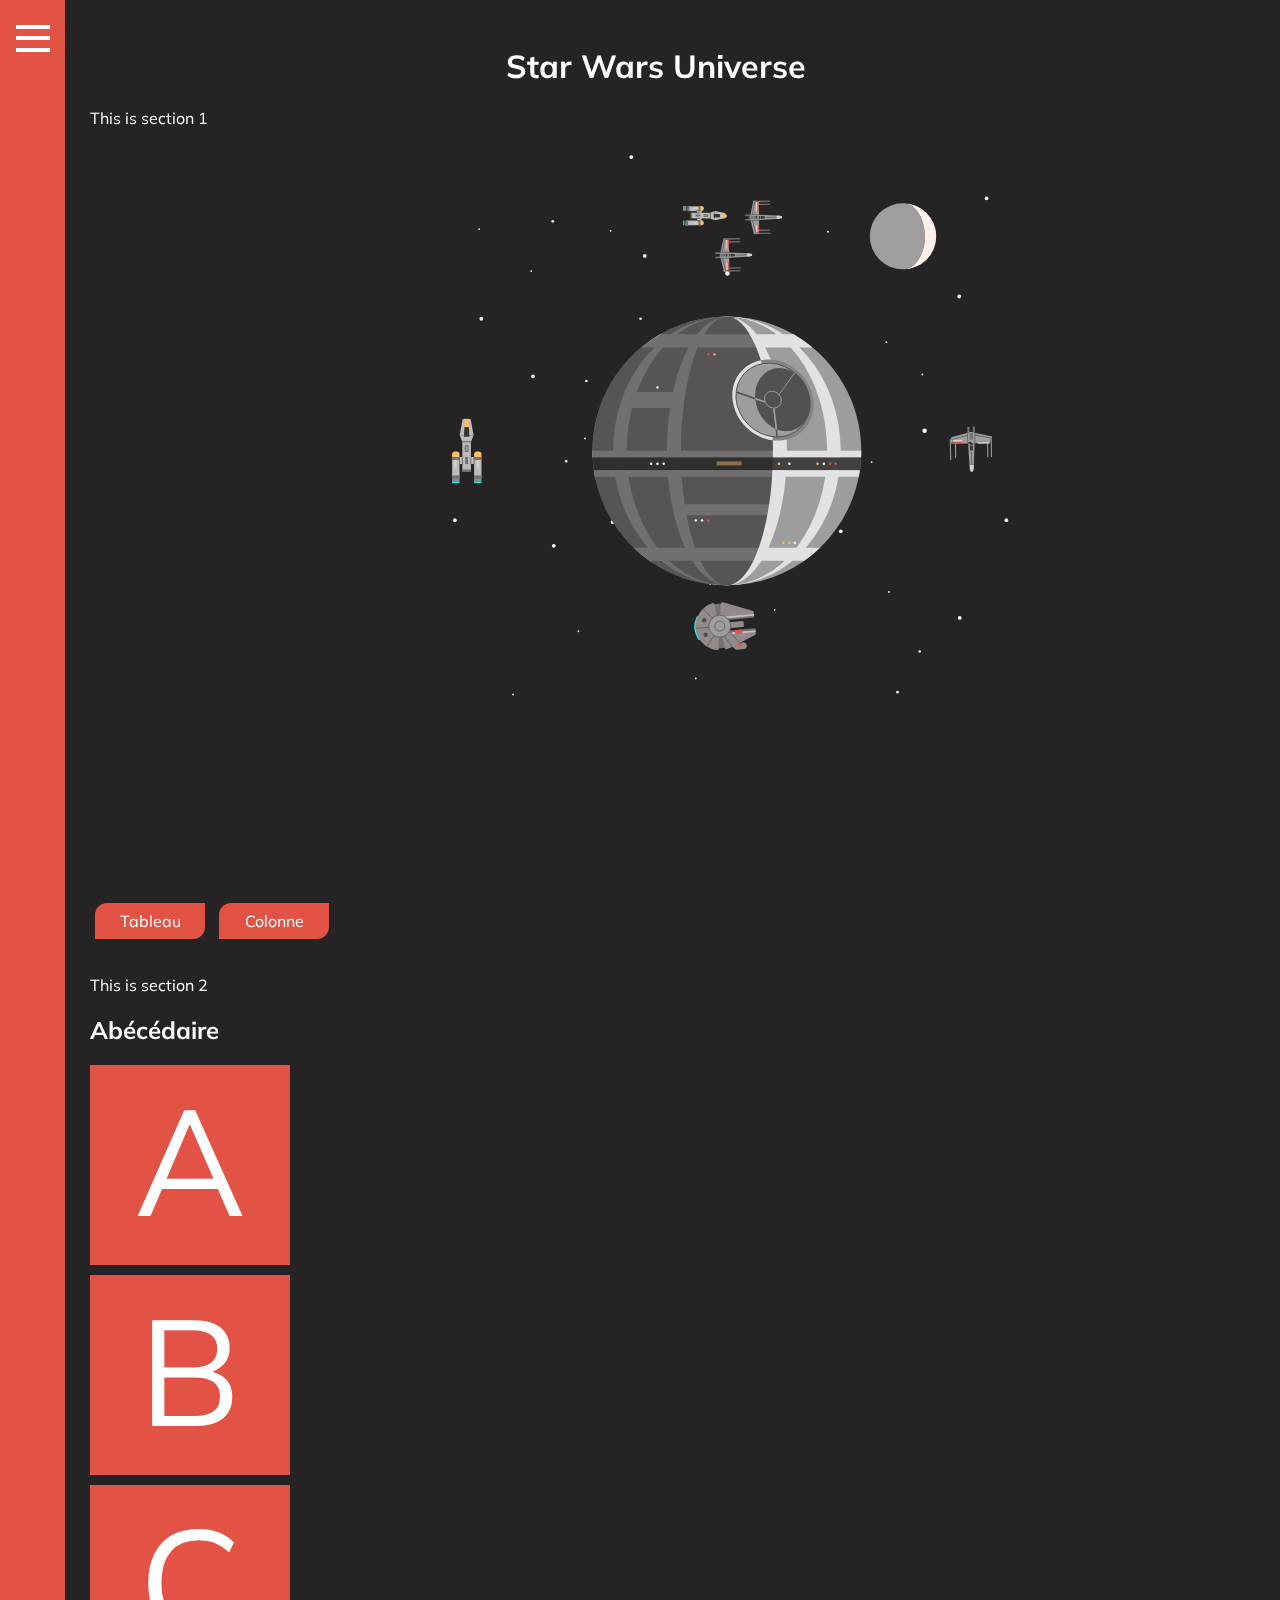
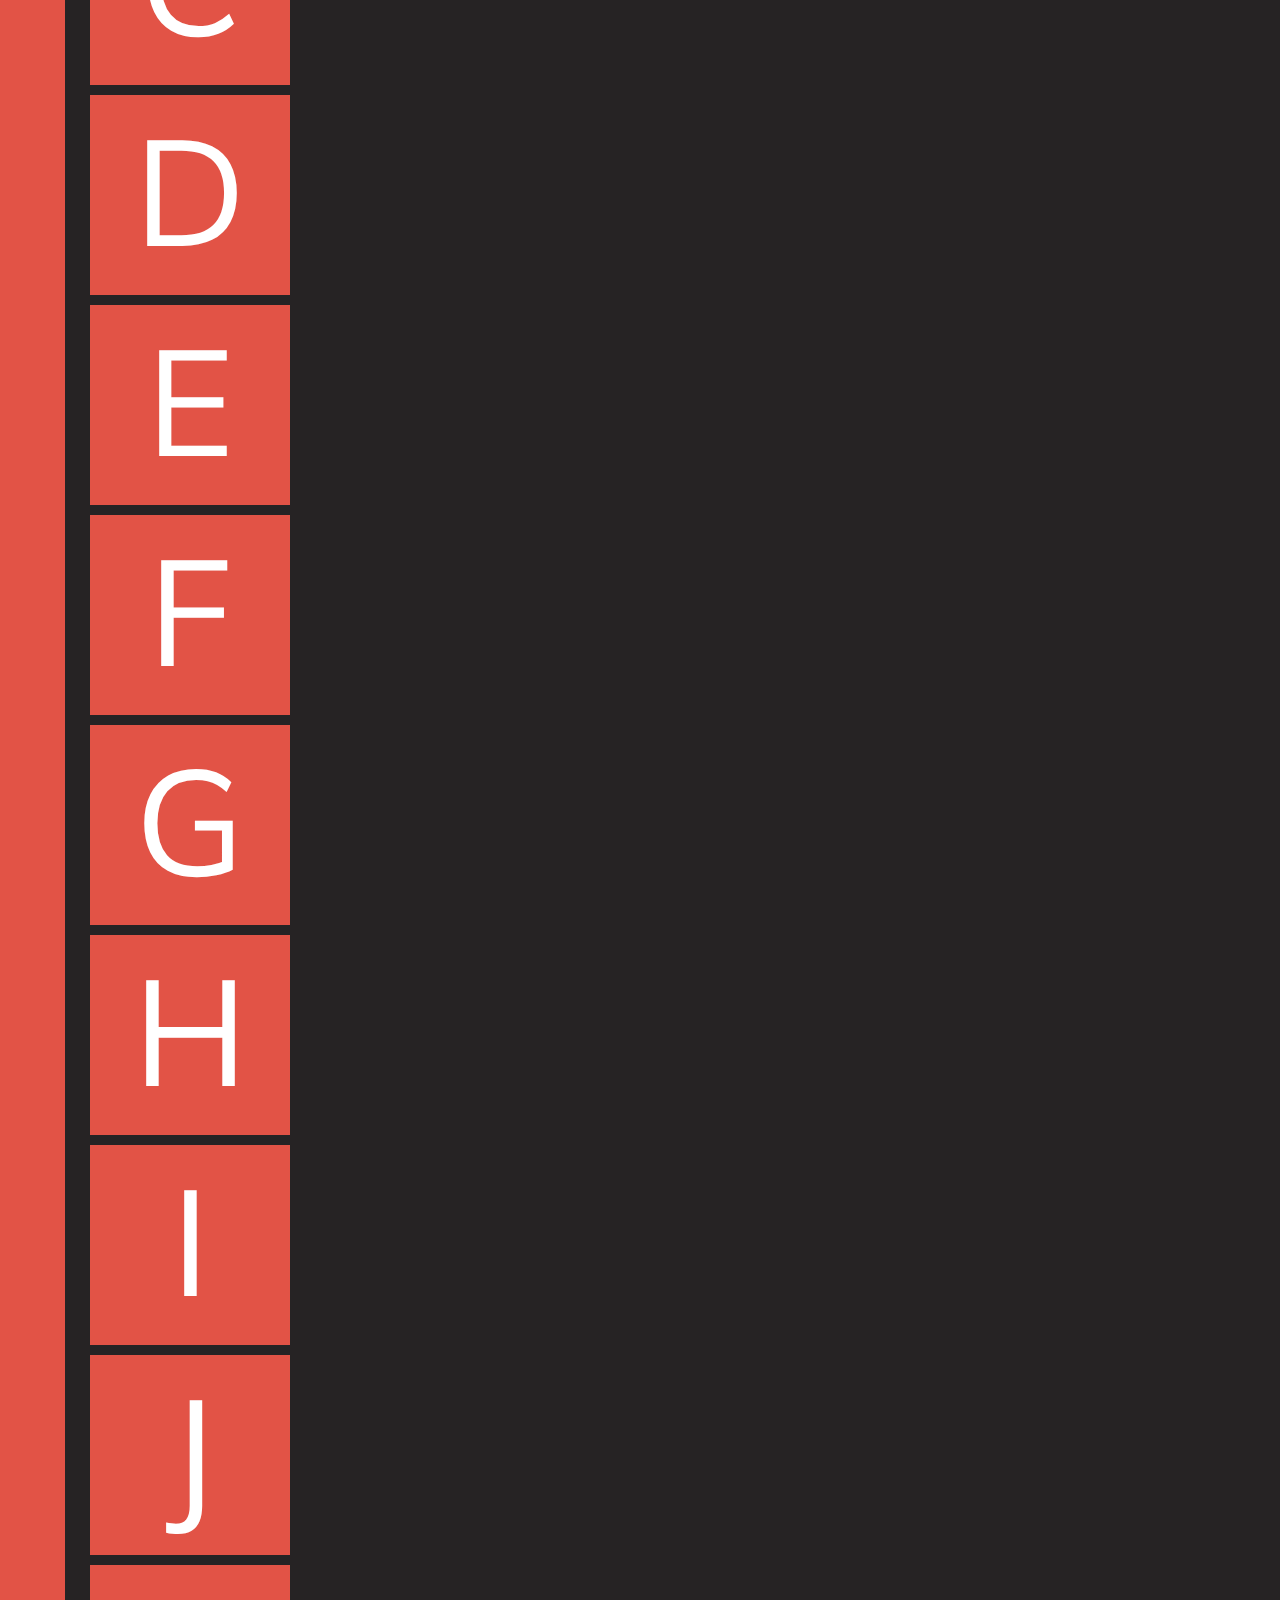
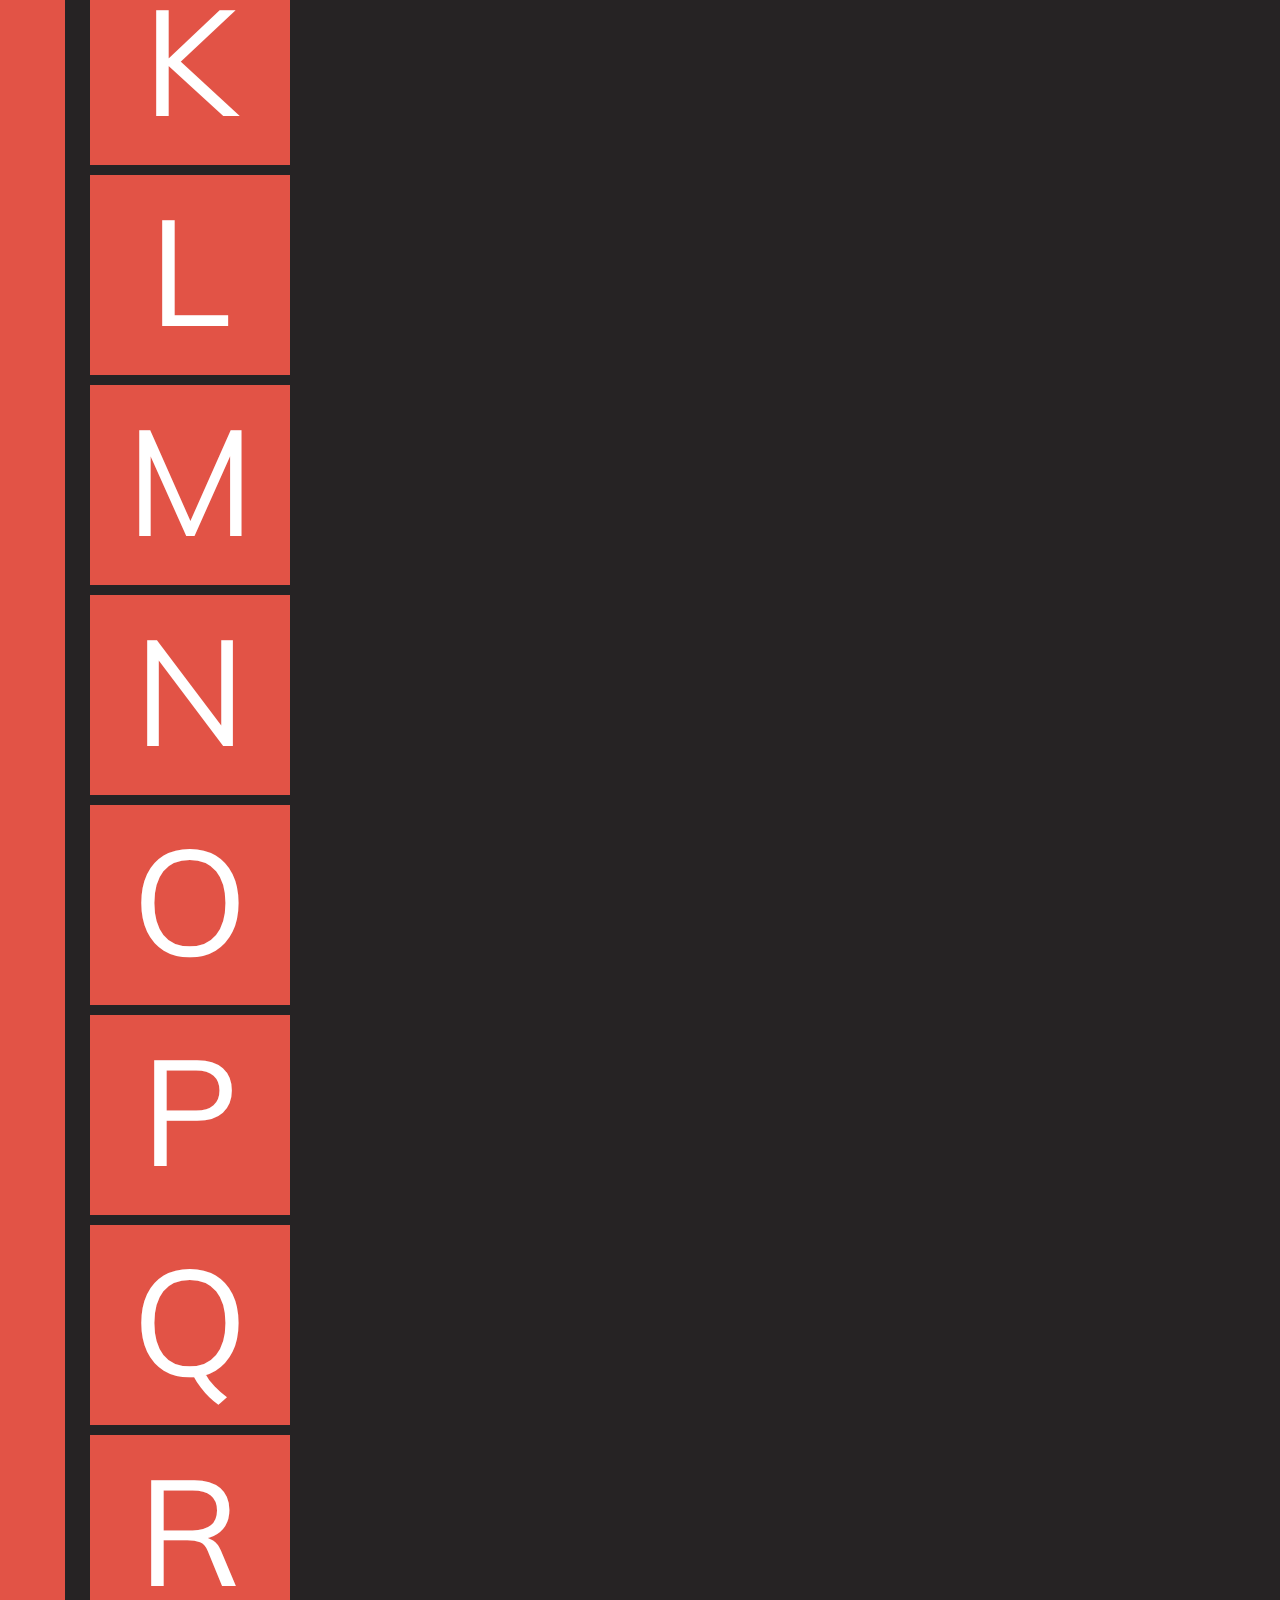
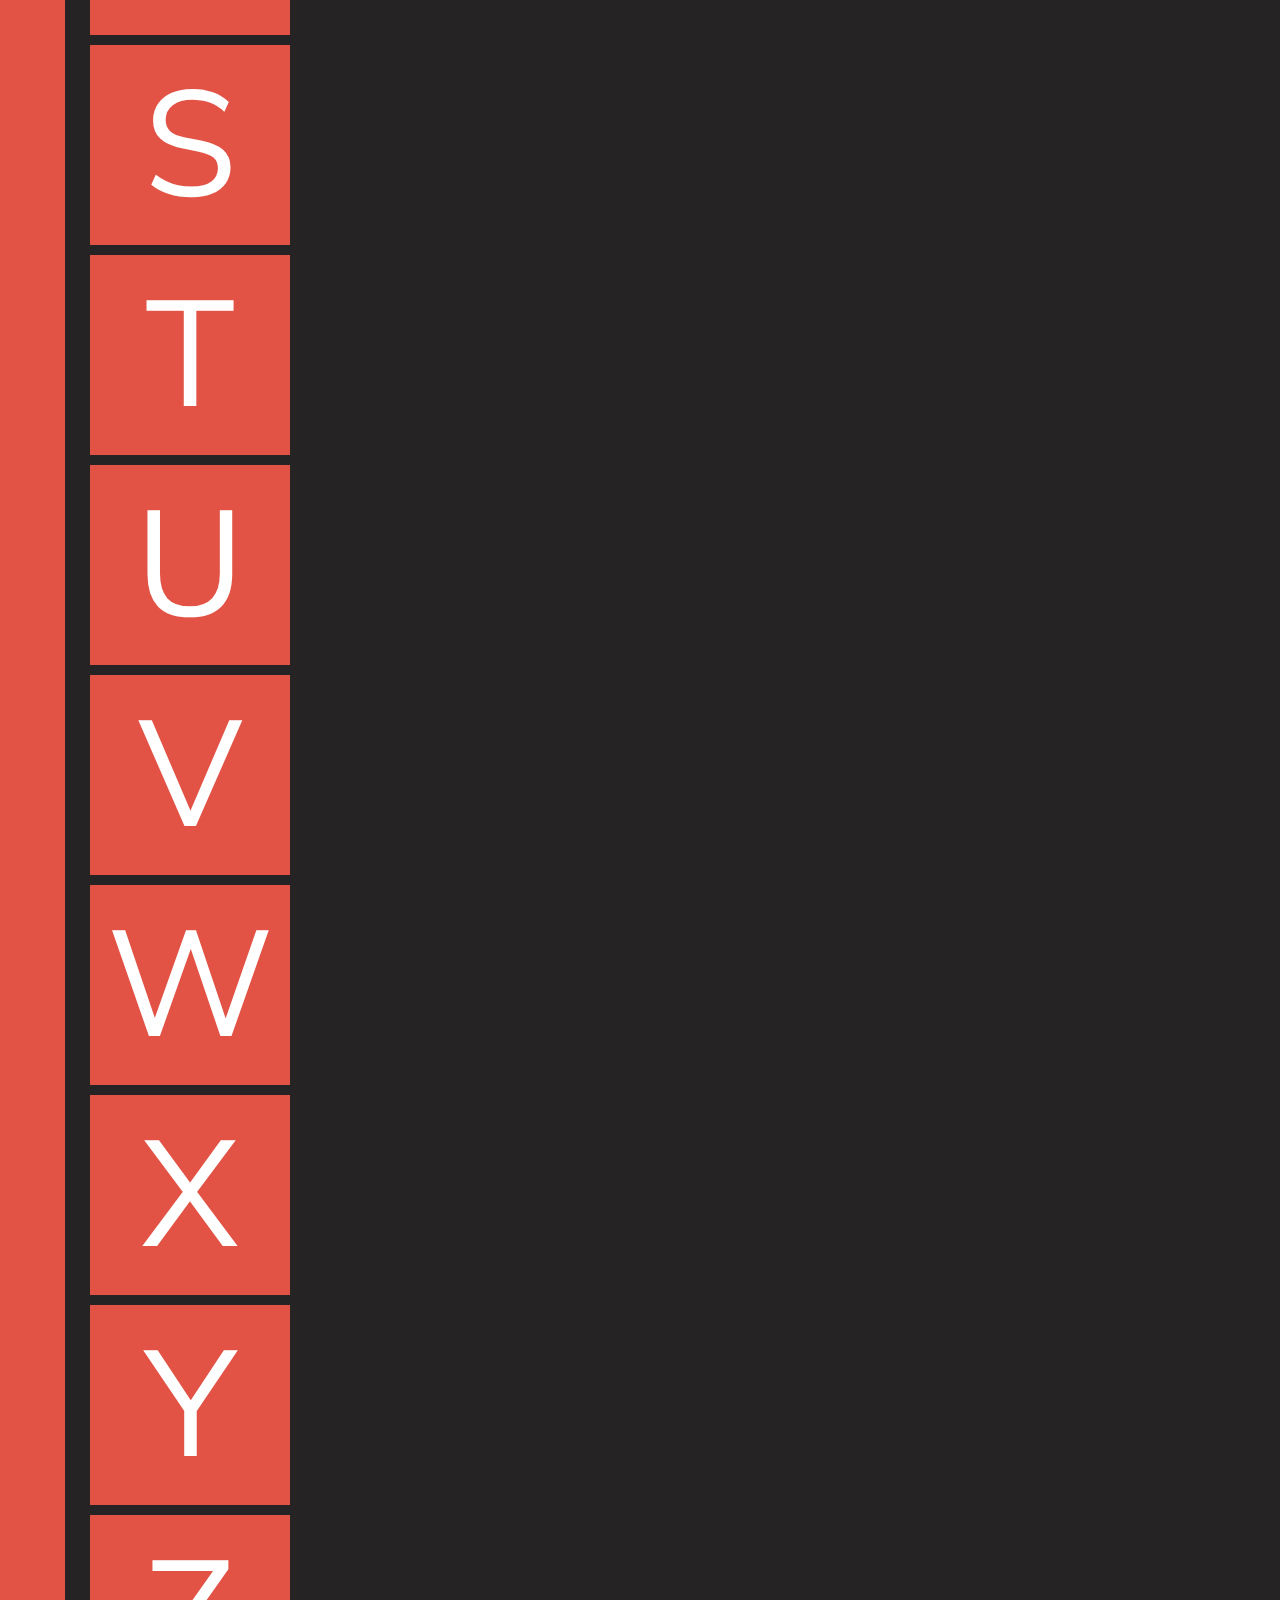
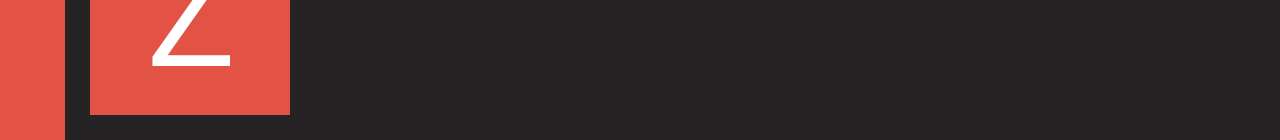
==== commit 5a767394: "Commit 17" ====
--- a/index.html
+++ b/index.html
@@ -27,7 +27,7 @@
         </header>
 
         <main class="main">
-          <h1 class="Titre1">Hello World wide web</h1>
+          <h1 class="Titre1">Star Wars Universe</h1>
           <section id="section01">
             <p>This is section 1</p>
             <figure class="Galaxy">
@@ -40,11 +40,10 @@
            </figure>
           </section>
 
-
-
-          <section id="section02">
-            <a href="#section02">display flex</a>
-            <a href="#containerabc">display autre</a>
+          <div class="boutonABC">
+                        <button type="button" name="Tableau"><a href="#containerabc">Tableau</a></button>
+                        <button type="button" name="Ligne"><a href="#section02">Colonne</a></button>
+                      </div>
 
             <p>This is section 2</p>
             <h2>Abécédaire</h2>
@@ -78,28 +77,28 @@
               </article>
               <article>
                 <span>F</span>
-                <img class="Loader" src="img/Loader.svg" alt="">
-                <p>Loading..</p>
+                <img src="img/Finn.svg" alt="">
+                <p>Finn</p>
               </article>
               <article>
                 <span>G</span>
-                <img class="Loader" src="img/Loader.svg" alt="">
-                <p>Loading..</p>
+                <img src="img/Général-Cody.svg" alt="">
+                <p>Général Cody</p>
               </article>
               <article>
                 <span>H</span>
-                <img class="Loader" src="img/Loader.svg" alt="">
-                <p>Loading..</p>
+                <img src="img/Han-Solo.svg" alt="">
+                <p>Han Solo</p>
               </article>
               <article>
                 <span>I</span>
-                <img class="Loader" src="img/Loader.svg" alt="">
-                <p>Loading..</p>
+                <img src="img/IG-38.svg" alt="">
+                <p>IG-38</p>
               </article>
               <article>
                 <span>J</span>
-                <img class="Loader" src="img/Loader.svg" alt="">
-                <p>Loading..</p>
+                <img src="img/Jedha Wing.svg" alt="">
+                <p>Jedha Wing</p>
               </article>
               <article>
                 <span>K</span>
@@ -185,11 +184,7 @@
 
             </div>
           </section>
-          <section id="section03">
-            <p>This is section 3</p>
 
-
-          </section>
         </main>
       </div>
     </body>
--- a/styles/master.css
+++ b/styles/master.css
@@ -196,40 +196,54 @@
   transition: opacity 0.5s ease-in;
 }
 
+
+article p {
+  font-size: 14px;
+  text-align: center;
+  position: absolute;
+  bottom: 0;
+  width: 100%;
+  opacity: 0;
+  transition: opacity 0.5s ease-in;
+}
+
+article:hover img,
+article:hover p {
+  opacity: 1;
+}
+
+article span {
+  opacity: 1;
+  transition: opacity 0.5s ease-in;
+}
+
+article:hover span {
+  opacity: 0;
+}
+
+/* Loading Abécédaire */
+
 img.Loader {
   width: 100px;
   transform: translateX(-50%) translateY(-50%);
   top: 25%;
   left: 25%;
 
-}
-
-article p {
-  font-size: 14px;
-  text-align: center;
-  position: absolute;
-  bottom: 0;
-  width: 100%;
-  opacity: 0;
-  transition: opacity 0.5s ease-in;
-}
-
-article:hover img,
-article:hover p {
-  opacity: 1;
-}
-
-article span {
-  opacity: 1;
-  transition: opacity 0.5s ease-in;
-}
-
-article:hover span {
-  opacity: 0;
-}
-
-/* Loading Abécédaire */
+  }
 
 .Loader {
     animation: rotation01 3s infinite linear;
 }
+
+
+
+button {
+  width:110px;
+  border-radius:12px 0 12px 0;
+  background: #e25346;
+  border:none;
+  color: #ffffff;
+  font: 16px 'Muli';
+  padding:8px 0 8px 0;
+  margin: 30px 5px 20px 5px;
+}
